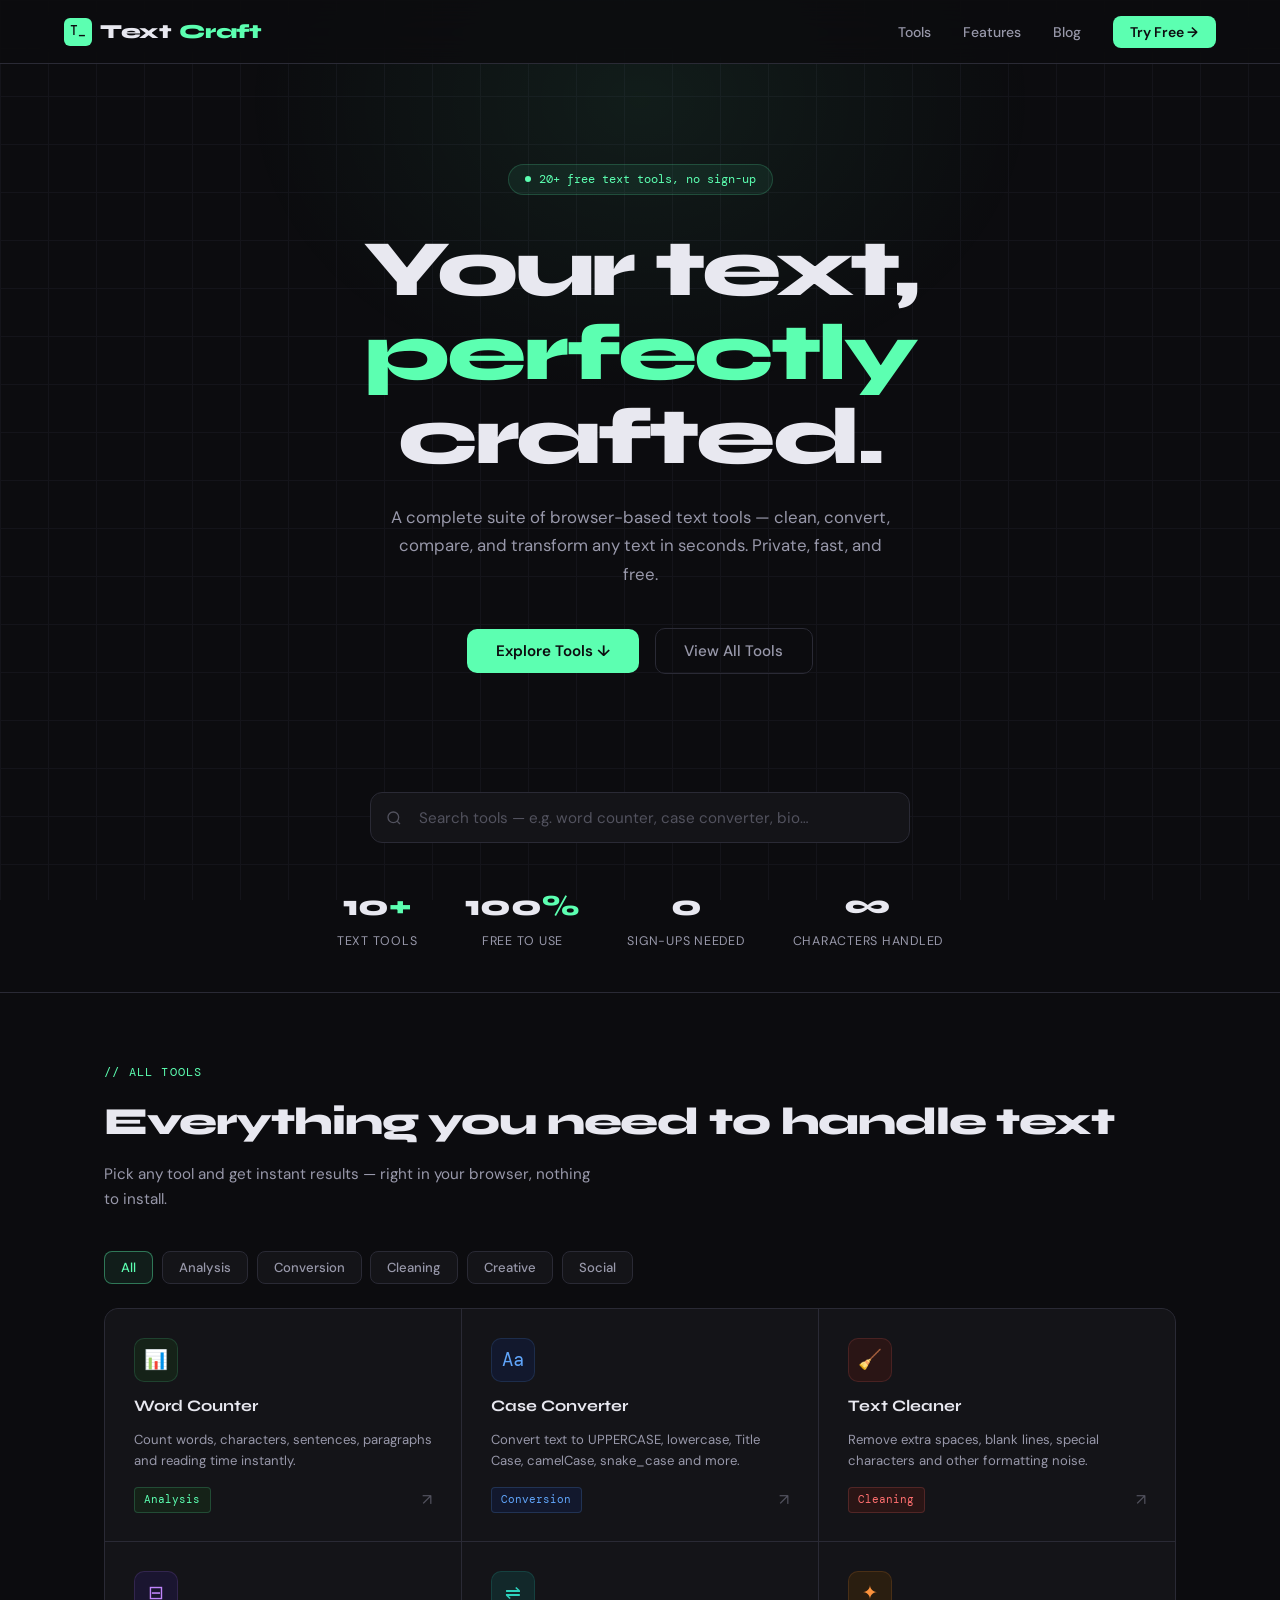
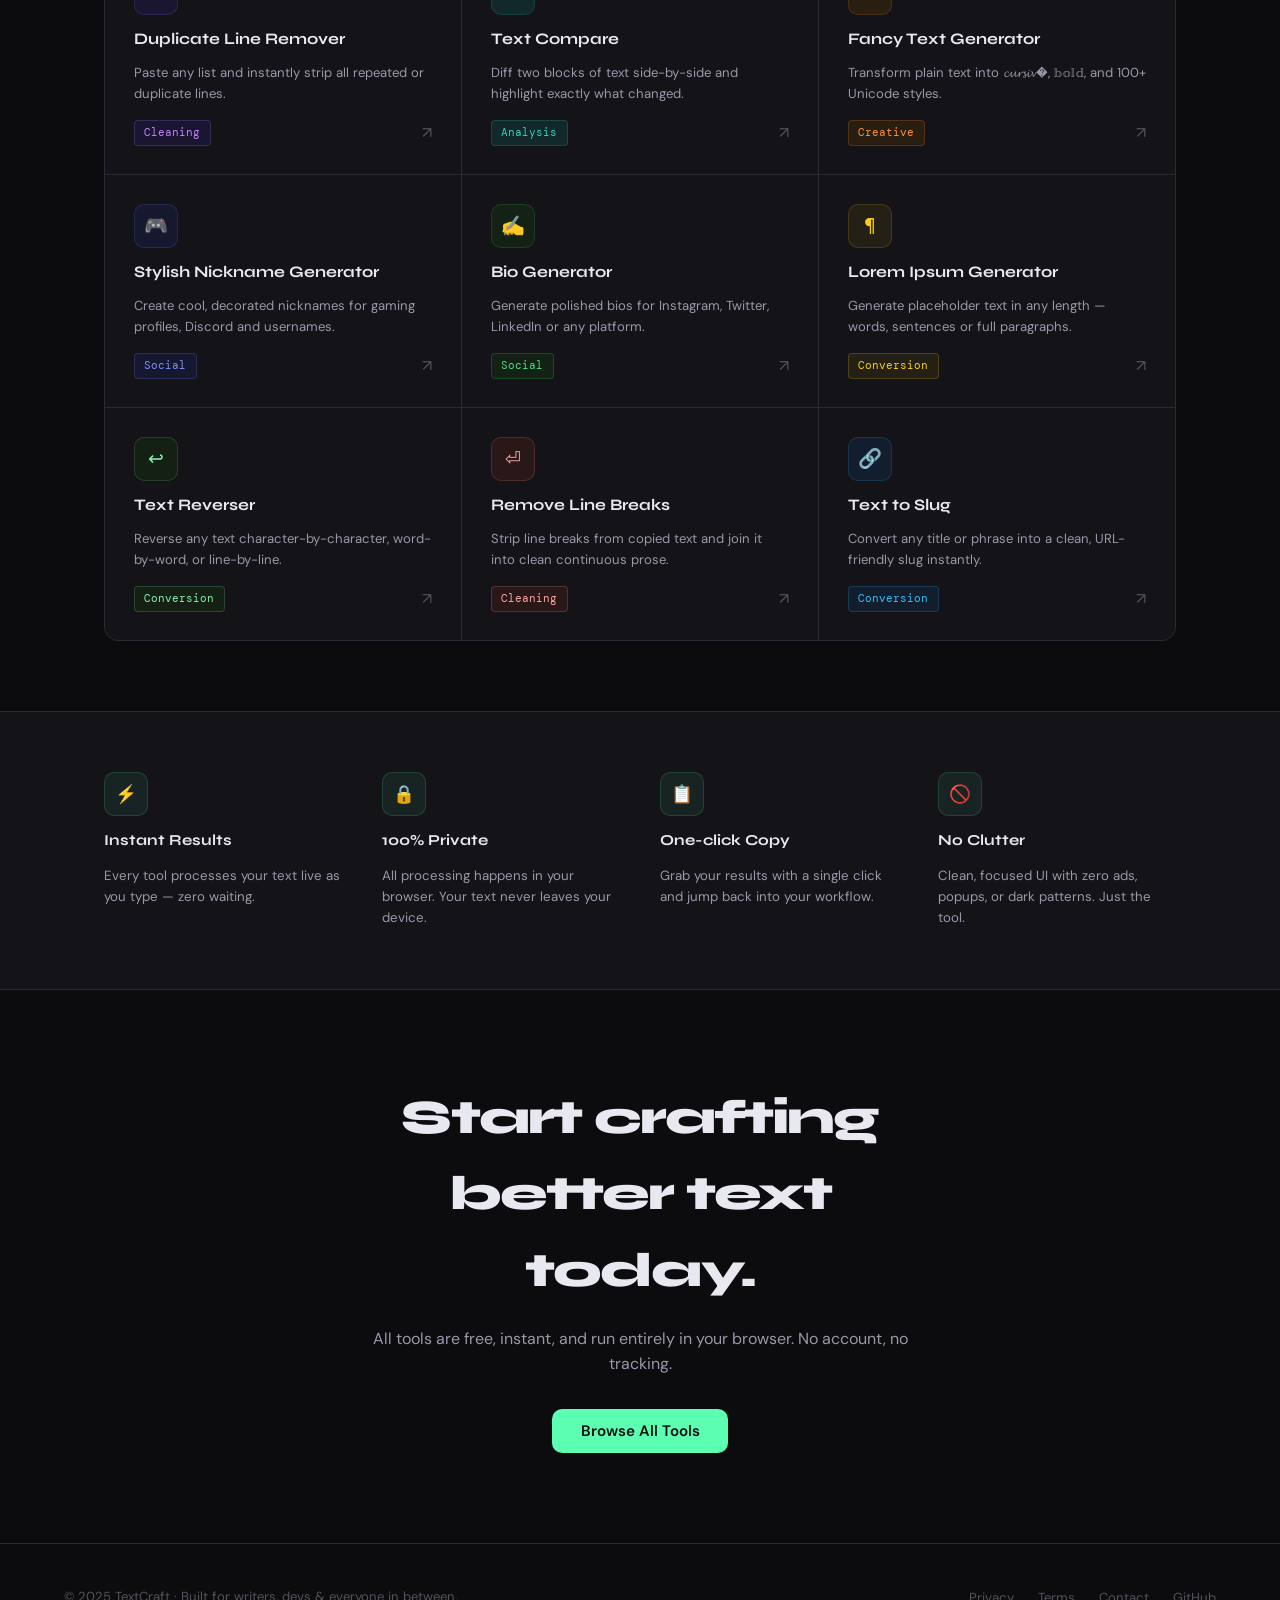
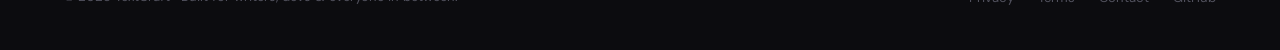
==== index.html @ ca59eea7 "first commit" ====
<!DOCTYPE html>
<html lang="en">

<head>
  <meta charset="UTF-8" />
  <meta name="viewport" content="width=device-width, initial-scale=1.0" />
  <title>TextCraft — Text Tools for Everyone</title>
  <link
    href="https://fonts.googleapis.com/css2?family=Syne:wght@400;600;700;800&family=DM+Mono:ital,wght@0,400;0,500;1,400&family=DM+Sans:ital,opsz,wght@0,9..40,300;0,9..40,400;0,9..40,500;1,9..40,300&display=swap"
    rel="stylesheet" />
  <link rel="stylesheet" href="style.css">
</head>

<body>

  <!-- NAV -->
  <nav>
    <a href="#" class="logo">
      <div class="logo-mark">T_</div>
      Text<em>Craft</em>
    </a>
    <ul class="nav-links">
      <li><a href="#tools">Tools</a></li>
      <li><a href="#features">Features</a></li>
      <li><a href="#">Blog</a></li>
      <li><a href="#" class="nav-cta">Try Free →</a></li>
    </ul>
  </nav>

  <!-- HERO -->
  <div class="hero">
    <div class="hero-badge">
      <div class="dot"></div> 20+ free text tools, no sign-up
    </div>
    <h1>Your text,<br><em>perfectly</em> crafted.</h1>
    <p class="hero-sub">
      A complete suite of browser-based text tools — clean, convert, compare, and transform any text in seconds.
      Private, fast, and free.
    </p>
    <div class="hero-actions">
      <button class="btn-primary" onclick="document.getElementById('tools').scrollIntoView({behavior:'smooth'})">Explore
        Tools ↓</button>
      <button class="btn-ghost">View All Tools</button>
    </div>
  </div>

  <!-- SEARCH -->
  <div class="search-wrap">
    <svg class="search-icon" width="16" height="16" viewBox="0 0 24 24" fill="none" stroke="currentColor"
      stroke-width="2">
      <circle cx="11" cy="11" r="8" />
      <path d="M21 21l-4.35-4.35" />
    </svg>
    <input type="text" id="searchInput" placeholder="Search tools — e.g. word counter, case converter, bio…" />
  </div>

  <!-- STATS -->
  <div class="stats-bar reveal">
    <div class="stat">
      <div class="stat-num">10<span>+</span></div>
      <div class="stat-label">Text Tools</div>
    </div>
    <div class="stat">
      <div class="stat-num">100<span>%</span></div>
      <div class="stat-label">Free to Use</div>
    </div>
    <div class="stat">
      <div class="stat-num">0</div>
      <div class="stat-label">Sign-ups Needed</div>
    </div>
    <div class="stat">
      <div class="stat-num">∞</div>
      <div class="stat-label">Characters Handled</div>
    </div>
  </div>

  <!-- TOOLS -->
  <section id="tools">
    <div class="reveal">
      <div class="section-label">// all tools</div>
      <h2 class="section-title">Everything you need to handle text</h2>
      <p class="section-desc">Pick any tool and get instant results — right in your browser, nothing to install.</p>
    </div>

    <div class="categories reveal">
      <button class="cat-btn active" data-cat="all">All</button>
      <button class="cat-btn" data-cat="analysis">Analysis</button>
      <button class="cat-btn" data-cat="conversion">Conversion</button>
      <button class="cat-btn" data-cat="cleaning">Cleaning</button>
      <button class="cat-btn" data-cat="creative">Creative</button>
      <button class="cat-btn" data-cat="social">Social</button>
    </div>

    <div class="tools-grid reveal" id="toolsGrid"></div>
  </section>

  <!-- FEATURES -->
  <div class="features-wrap" id="features">
    <div class="features-inner">
      <div class="feature reveal">
        <div class="feature-icon">⚡</div>
        <div class="feature-title">Instant Results</div>
        <div class="feature-desc">Every tool processes your text live as you type — zero waiting.</div>
      </div>
      <div class="feature reveal">
        <div class="feature-icon">🔒</div>
        <div class="feature-title">100% Private</div>
        <div class="feature-desc">All processing happens in your browser. Your text never leaves your device.</div>
      </div>
      <div class="feature reveal">
        <div class="feature-icon">📋</div>
        <div class="feature-title">One-click Copy</div>
        <div class="feature-desc">Grab your results with a single click and jump back into your workflow.</div>
      </div>
      <div class="feature reveal">
        <div class="feature-icon">🚫</div>
        <div class="feature-title">No Clutter</div>
        <div class="feature-desc">Clean, focused UI with zero ads, popups, or dark patterns. Just the tool.</div>
      </div>
    </div>
  </div>

  <!-- CTA -->
  <div class="cta-section reveal">
    <h2>Start crafting<br>better text today.</h2>
    <p>All tools are free, instant, and run entirely in your browser. No account, no tracking.</p>
    <button class="btn-primary" onclick="document.getElementById('tools').scrollIntoView({behavior:'smooth'})">Browse
      All Tools</button>
  </div>

  <!-- FOOTER -->
  <footer>
    <div class="footer-copy">© 2025 TextCraft · Built for writers, devs &amp; everyone in between.</div>
    <ul class="footer-links">
      <li><a href="#">Privacy</a></li>
      <li><a href="#">Terms</a></li>
      <li><a href="#">Contact</a></li>
      <li><a href="#">GitHub</a></li>
    </ul>
  </footer>

  <script>
    const tools = [
      {
        name: 'Word Counter',
        desc: 'Count words, characters, sentences, paragraphs and reading time instantly.', icon: '📊', bg: '#152218', accent: '#5cffb1', cat: 'analysis', tag: 'Analysis',
        a: "word-counter.html"
      },
      { name: 'Case Converter', desc: 'Convert text to UPPERCASE, lowercase, Title Case, camelCase, snake_case and more.', icon: 'Aa', bg: '#12182d', accent: '#60a5fa', cat: 'conversion', tag: 'Conversion', a: "case-converter.html" },
      { name: 'Text Cleaner', desc: 'Remove extra spaces, blank lines, special characters and other formatting noise.', icon: '🧹', bg: '#2a1515', accent: '#ff6f6f', cat: 'cleaning', tag: 'Cleaning', a: "text-cleaner.html" },
      { name: 'Duplicate Line Remover', desc: 'Paste any list and instantly strip all repeated or duplicate lines.', icon: '⊟', bg: '#1a1530', accent: '#c084fc', cat: 'cleaning', tag: 'Cleaning', a: "duplicate-line-remover.html" },
      { name: 'Text Compare', desc: 'Diff two blocks of text side-by-side and highlight exactly what changed.', icon: '⇌', bg: '#12282a', accent: '#2dd4bf', cat: 'analysis', tag: 'Analysis', a: "text-compare.html" },
      { name: 'Fancy Text Generator', desc: 'Transform plain text into 𝓬𝓾𝓻𝓼𝓲𝓿�, 𝕓𝕠𝕝𝕕, and 100+ Unicode styles.', icon: '✦', bg: '#2a1e10', accent: '#fb923c', cat: 'creative', tag: 'Creative', a: "fancy-text-generator.html" },
      { name: 'Stylish Nickname Generator', desc: 'Create cool, decorated nicknames for gaming profiles, Discord and usernames.', icon: '🎮', bg: '#161830', accent: '#818cf8', cat: 'social', tag: 'Social', a: "stylish-nickname-generator.html" },
      { name: 'Bio Generator', desc: 'Generate polished bios for Instagram, Twitter, LinkedIn or any platform.', icon: '✍️', bg: '#132215', accent: '#4ade80', cat: 'social', tag: 'Social' },
      { name: 'Lorem Ipsum Generator', desc: 'Generate placeholder text in any length — words, sentences or full paragraphs.', icon: '¶', bg: '#252015', accent: '#facc15', cat: 'conversion', tag: 'Conversion' },
      { name: 'Text Reverser', desc: 'Reverse any text character-by-character, word-by-word, or line-by-line.', icon: '↩', bg: '#152015', accent: '#86efac', cat: 'conversion', tag: 'Conversion' },
      { name: 'Remove Line Breaks', desc: 'Strip line breaks from copied text and join it into clean continuous prose.', icon: '⏎', bg: '#2a1818', accent: '#fca5a5', cat: 'cleaning', tag: 'Cleaning' },
      { name: 'Text to Slug', desc: 'Convert any title or phrase into a clean, URL-friendly slug instantly.', icon: '🔗', bg: '#121e2e', accent: '#38bdf8', cat: 'conversion', tag: 'Conversion' },
    ];

    const grid = document.getElementById('toolsGrid');

    function renderTools(list) {
      grid.innerHTML = '';
      if (!list.length) {
        grid.innerHTML = '<div class="empty-state"><span>🔍</span>No tools match your search. Try a different keyword.</div>';
        return;
      }
      list.forEach(t => {
        const a = document.createElement('a');
        a.href = t.a; a.className = 'tool-card';
        a.innerHTML = `
        <div class="tool-icon" style="background:${t.bg};border:1px solid ${t.accent}25;color:${t.accent};">${t.icon}</div>
        <div class="tool-name">${t.name}</div>
        <div class="tool-desc">${t.desc}</div>
        <div class="tool-meta">
          <span class="tool-tag" style="background:${t.bg};color:${t.accent};border:1px solid ${t.accent}30;">${t.tag}</span>
          <span class="tool-arrow">↗</span>
        </div>`;
        grid.appendChild(a);
      });
    }

    renderTools(tools);

    // Category filter
    document.querySelectorAll('.cat-btn').forEach(btn => {
      btn.addEventListener('click', () => {
        document.querySelectorAll('.cat-btn').forEach(b => b.classList.remove('active'));
        btn.classList.add('active');
        const cat = btn.dataset.cat;
        renderTools(cat === 'all' ? tools : tools.filter(t => t.cat === cat));
        document.getElementById('searchInput').value = '';
      });
    });

    // Search
    document.getElementById('searchInput').addEventListener('input', function () {
      const q = this.value.toLowerCase();
      const filtered = tools.filter(t =>
        t.name.toLowerCase().includes(q) ||
        t.desc.toLowerCase().includes(q) ||
        t.tag.toLowerCase().includes(q)
      );
      renderTools(filtered);
      document.querySelectorAll('.cat-btn').forEach(b => b.classList.remove('active'));
      document.querySelector('[data-cat="all"]').classList.add('active');
    });

    // Scroll reveal
    const io = new IntersectionObserver(entries =>
      entries.forEach(e => { if (e.isIntersecting) { e.target.classList.add('visible'); io.unobserve(e.target); } }),
      { threshold: 0.08 }
    );
    document.querySelectorAll('.reveal').forEach(el => io.observe(el));
  </script>
</body>

</html>
---- style.css ----
*,
*::before,
*::after {
    box-sizing: border-box;
    margin: 0;
    padding: 0;
}

:root {
    --bg: #0c0c0f;
    --surface: #141418;
    --surface2: #1c1c23;
    --border: #2a2a35;
    --accent: #5cffb1;
    --accent2: #3d8bff;
    --accent3: #ff6f6f;
    --muted: #52525e;
    --text: #e8e8f0;
    --text-dim: #9898aa;
    --radius: 14px;
    --font-head: 'Syne', sans-serif;
    --font-mono: 'DM Mono', monospace;
    --font-body: 'DM Sans', sans-serif;
}

html {
    scroll-behavior: smooth;
}

body {
    background: var(--bg);
    color: var(--text);
    font-family: var(--font-body);
    font-size: 16px;
    line-height: 1.6;
    min-height: 100vh;
    overflow-x: hidden;
}

body::before {
    content: '';
    position: fixed;
    inset: 0;
    background-image:
        linear-gradient(var(--border) 1px, transparent 1px),
        linear-gradient(90deg, var(--border) 1px, transparent 1px);
    background-size: 48px 48px;
    opacity: .3;
    pointer-events: none;
    z-index: 0;
}

body::after {
    content: '';
    position: fixed;
    top: -200px;
    left: 50%;
    transform: translateX(-50%);
    width: 800px;
    height: 600px;
    background: radial-gradient(ellipse, rgba(92, 255, 177, .07) 0%, transparent 70%);
    pointer-events: none;
    z-index: 0;
}

/* NAV */
nav {
    position: sticky;
    top: 0;
    z-index: 100;
    display: flex;
    align-items: center;
    justify-content: space-between;
    padding: 0 5vw;
    height: 64px;
    background: rgba(12, 12, 15, .85);
    backdrop-filter: blur(18px);
    border-bottom: 1px solid var(--border);
}

.logo {
    font-family: var(--font-head);
    font-size: 1.25rem;
    font-weight: 800;
    letter-spacing: -.02em;
    color: var(--text);
    text-decoration: none;
    display: flex;
    align-items: center;
    gap: .5rem;
}

.logo em {
    font-style: normal;
    color: var(--accent);
}

.logo-mark {
    width: 28px;
    height: 28px;
    background: var(--accent);
    border-radius: 6px;
    display: flex;
    align-items: center;
    justify-content: center;
    font-family: var(--font-mono);
    font-size: .8rem;
    font-weight: 500;
    color: #0c0c0f;
}

.nav-links {
    display: flex;
    align-items: center;
    gap: 2rem;
    list-style: none;
}

.nav-links a {
    color: var(--text-dim);
    text-decoration: none;
    font-size: .875rem;
    font-weight: 500;
    transition: color .2s;
}

.nav-links a:hover {
    color: var(--text);
}

.nav-cta {
    background: var(--accent) !important;
    color: #0c0c0f !important;
    padding: .45rem 1.1rem;
    border-radius: 8px;
    font-weight: 600 !important;
    transition: opacity .2s !important;
}

.nav-cta:hover {
    opacity: .85 !important;
    color: #0c0c0f !important;
}

/* HERO */
.hero {
    position: relative;
    z-index: 1;
    max-width: 860px;
    margin: 0 auto;
    padding: 100px 5vw 70px;
    text-align: center;
}

.hero-badge {
    display: inline-flex;
    align-items: center;
    gap: .5rem;
    background: rgba(92, 255, 177, .07);
    border: 1px solid rgba(92, 255, 177, .18);
    border-radius: 999px;
    padding: .3rem 1rem;
    font-family: var(--font-mono);
    font-size: .75rem;
    color: var(--accent);
    margin-bottom: 2rem;
    animation: fadeUp .6s ease both;
}

.hero-badge .dot {
    width: 6px;
    height: 6px;
    border-radius: 50%;
    background: var(--accent);
    animation: blink 1.5s infinite;
}

@keyframes blink {

    0%,
    100% {
        opacity: 1;
    }

    50% {
        opacity: .25;
    }
}

h1 {
    font-family: var(--font-head);
    font-size: clamp(2.8rem, 7vw, 5rem);
    font-weight: 800;
    line-height: 1.05;
    letter-spacing: -.04em;
    animation: fadeUp .6s .1s ease both;
    opacity: 0;
    animation-fill-mode: forwards;
}

h1 em {
    font-style: normal;
    color: var(--accent);
}

.hero-sub {
    margin: 1.5rem auto 0;
    max-width: 520px;
    color: var(--text-dim);
    font-size: 1.05rem;
    line-height: 1.7;
    animation: fadeUp .6s .2s ease both;
    opacity: 0;
    animation-fill-mode: forwards;
}

.hero-actions {
    margin-top: 2.5rem;
    display: flex;
    align-items: center;
    justify-content: center;
    gap: 1rem;
    flex-wrap: wrap;
    animation: fadeUp .6s .3s ease both;
    opacity: 0;
    animation-fill-mode: forwards;
}

.btn-primary {
    background: var(--accent);
    color: #0c0c0f;
    border: none;
    border-radius: 10px;
    padding: .75rem 1.8rem;
    font-family: var(--font-body);
    font-size: .95rem;
    font-weight: 600;
    cursor: pointer;
    transition: transform .15s, opacity .15s;
}

.btn-primary:hover {
    transform: translateY(-2px);
    opacity: .88;
}

.btn-ghost {
    background: transparent;
    color: var(--text-dim);
    border: 1px solid var(--border);
    border-radius: 10px;
    padding: .75rem 1.8rem;
    font-family: var(--font-body);
    font-size: .95rem;
    font-weight: 500;
    cursor: pointer;
    transition: border-color .2s, color .2s;
}

.btn-ghost:hover {
    border-color: var(--text-dim);
    color: var(--text);
}

/* SEARCH */
.search-wrap {
    position: relative;
    z-index: 1;
    max-width: 540px;
    margin: 3rem auto 0;
    animation: fadeUp .6s .4s ease both;
    opacity: 0;
    animation-fill-mode: forwards;
}

.search-wrap input {
    width: 100%;
    background: var(--surface);
    border: 1px solid var(--border);
    border-radius: 12px;
    padding: .9rem 1.2rem .9rem 3rem;
    color: var(--text);
    font-family: var(--font-body);
    font-size: .95rem;
    outline: none;
    transition: border-color .2s, box-shadow .2s;
}

.search-wrap input::placeholder {
    color: var(--muted);
}

.search-wrap input:focus {
    border-color: var(--accent);
    box-shadow: 0 0 0 3px rgba(92, 255, 177, .1);
}

.search-icon {
    position: absolute;
    left: 1rem;
    top: 50%;
    transform: translateY(-50%);
    color: var(--muted);
    pointer-events: none;
}

/* STATS */
.stats-bar {
    position: relative;
    z-index: 1;
    display: flex;
    align-items: center;
    justify-content: center;
    gap: 3rem;
    flex-wrap: wrap;
    padding: 2.5rem 5vw;
    border-bottom: 1px solid var(--border);
}

.stat {
    text-align: center;
}

.stat-num {
    font-family: var(--font-head);
    font-size: 1.8rem;
    font-weight: 800;
}

.stat-num span {
    color: var(--accent);
}

.stat-label {
    font-size: .78rem;
    color: var(--text-dim);
    text-transform: uppercase;
    letter-spacing: .06em;
    margin-top: .15rem;
}

/* SECTIONS */
section {
    position: relative;
    z-index: 1;
    max-width: 1200px;
    margin: 0 auto;
    padding: 70px 5vw;
}

.section-label {
    font-family: var(--font-mono);
    font-size: .75rem;
    color: var(--accent);
    letter-spacing: .1em;
    text-transform: uppercase;
    margin-bottom: .6rem;
}

.section-title {
    font-family: var(--font-head);
    font-size: clamp(1.6rem, 3.5vw, 2.4rem);
    font-weight: 800;
    letter-spacing: -.03em;
    margin-bottom: .6rem;
}

.section-desc {
    color: var(--text-dim);
    max-width: 500px;
    font-size: .95rem;
}

/* CATEGORIES */
.categories {
    display: flex;
    gap: .55rem;
    flex-wrap: wrap;
    margin: 2.5rem 0 1.5rem;
}

.cat-btn {
    background: var(--surface);
    border: 1px solid var(--border);
    border-radius: 8px;
    padding: .45rem 1rem;
    color: var(--text-dim);
    font-size: .82rem;
    font-weight: 500;
    cursor: pointer;
    transition: all .2s;
    font-family: var(--font-body);
}

.cat-btn:hover,
.cat-btn.active {
    background: rgba(92, 255, 177, .07);
    border-color: rgba(92, 255, 177, .4);
    color: var(--accent);
}

/* TOOL GRID */
.tools-grid {
    display: grid;
    grid-template-columns: repeat(auto-fill, minmax(280px, 1fr));
    gap: 1px;
    background: var(--border);
    border: 1px solid var(--border);
    border-radius: var(--radius);
    overflow: hidden;
}

.tool-card {
    background: var(--surface);
    padding: 1.8rem;
    cursor: pointer;
    transition: background .2s;
    text-decoration: none;
    color: inherit;
    display: flex;
    flex-direction: column;
    gap: .7rem;
    position: relative;
    overflow: hidden;
}

.tool-card::before {
    content: '';
    position: absolute;
    inset: 0;
    background: linear-gradient(135deg, rgba(92, 255, 177, .04), transparent 60%);
    opacity: 0;
    transition: opacity .25s;
}

.tool-card:hover {
    background: var(--surface2);
}

.tool-card:hover::before {
    opacity: 1;
}

.tool-icon {
    width: 44px;
    height: 44px;
    border-radius: 10px;
    display: flex;
    align-items: center;
    justify-content: center;
    font-size: 1.2rem;
    flex-shrink: 0;
    font-family: var(--font-mono);
}

.tool-name {
    font-family: var(--font-head);
    font-size: 1rem;
    font-weight: 700;
}

.tool-desc {
    font-size: .82rem;
    color: var(--text-dim);
    line-height: 1.55;
}

.tool-meta {
    display: flex;
    align-items: center;
    justify-content: space-between;
    margin-top: .3rem;
}

.tool-tag {
    font-family: var(--font-mono);
    font-size: .68rem;
    padding: .2rem .6rem;
    border-radius: 4px;
}

.tool-arrow {
    color: var(--muted);
    font-size: 1rem;
    transition: transform .2s, color .2s;
}

.tool-card:hover .tool-arrow {
    transform: translate(3px, -3px);
    color: var(--accent);
}

/* EMPTY STATE */
.empty-state {
    grid-column: 1/-1;
    padding: 3rem;
    text-align: center;
    color: var(--text-dim);
    font-size: .9rem;
}

.empty-state span {
    font-size: 2rem;
    display: block;
    margin-bottom: .75rem;
}

/* FEATURES */
.features-wrap {
    background: var(--surface);
    border-top: 1px solid var(--border);
    border-bottom: 1px solid var(--border);
}

.features-inner {
    position: relative;
    z-index: 1;
    max-width: 1200px;
    margin: 0 auto;
    padding: 60px 5vw;
    display: grid;
    grid-template-columns: repeat(auto-fit, minmax(210px, 1fr));
    gap: 2.5rem;
}

.feature {
    display: flex;
    flex-direction: column;
    gap: .75rem;
}

.feature-icon {
    width: 44px;
    height: 44px;
    background: rgba(92, 255, 177, .07);
    border: 1px solid rgba(92, 255, 177, .14);
    border-radius: 10px;
    display: flex;
    align-items: center;
    justify-content: center;
    font-size: 1.1rem;
}

.feature-title {
    font-family: var(--font-head);
    font-size: .95rem;
    font-weight: 700;
}

.feature-desc {
    font-size: .83rem;
    color: var(--text-dim);
    line-height: 1.6;
}

/* CTA */
.cta-section {
    position: relative;
    z-index: 1;
    text-align: center;
    padding: 90px 5vw;
    max-width: 680px;
    margin: 0 auto;
}

.cta-section h2 {
    font-family: var(--font-head);
    font-size: clamp(2rem, 5vw, 3rem);
    font-weight: 800;
    letter-spacing: -.04em;
    margin-bottom: 1rem;
}

.cta-section p {
    color: var(--text-dim);
    margin-bottom: 2rem;
    font-size: 1rem;
}

/* FOOTER */
footer {
    position: relative;
    z-index: 1;
    border-top: 1px solid var(--border);
    padding: 2.5rem 5vw;
    display: flex;
    align-items: center;
    justify-content: space-between;
    flex-wrap: wrap;
    gap: 1rem;
}

.footer-copy {
    font-size: .82rem;
    color: var(--muted);
}

.footer-links {
    display: flex;
    gap: 1.5rem;
    list-style: none;
}

.footer-links a {
    font-size: .82rem;
    color: var(--muted);
    text-decoration: none;
    transition: color .2s;
}

.footer-links a:hover {
    color: var(--text-dim);
}

/* ANIMATIONS */
@keyframes fadeUp {
    from {
        opacity: 0;
        transform: translateY(16px);
    }

    to {
        opacity: 1;
        transform: translateY(0);
    }
}

.reveal {
    opacity: 0;
    transform: translateY(22px);
    transition: opacity .55s ease, transform .55s ease;
}

.reveal.visible {
    opacity: 1;
    transform: translateY(0);
}

/* SCROLLBAR */
::-webkit-scrollbar {
    width: 5px;
}

::-webkit-scrollbar-track {
    background: var(--bg);
}

::-webkit-scrollbar-thumb {
    background: var(--border);
    border-radius: 3px;
}

/* MOBILE */
@media (max-width: 620px) {
    .nav-links {
        display: none;
    }

    .stats-bar {
        gap: 1.5rem;
    }

    .tools-grid {
        grid-template-columns: 1fr;
    }

    h1 {
        font-size: 2.5rem;
    }
}
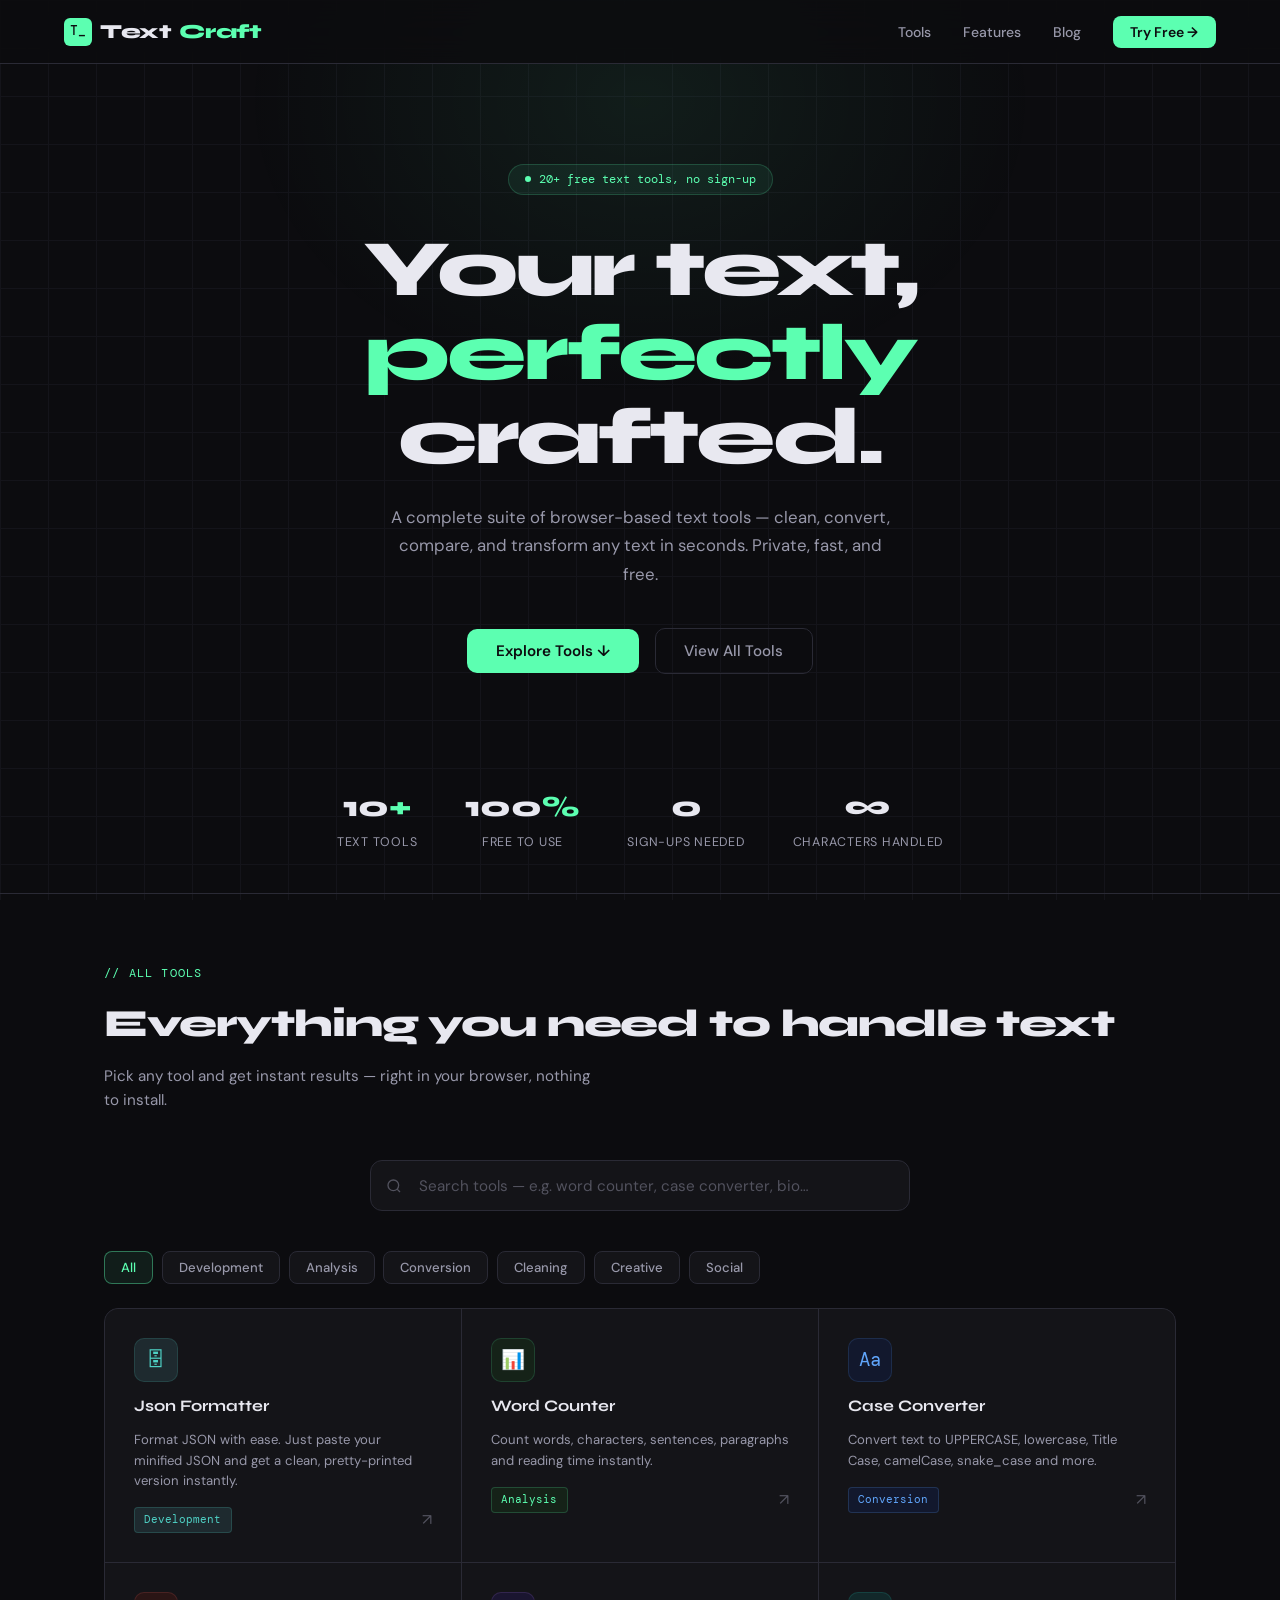
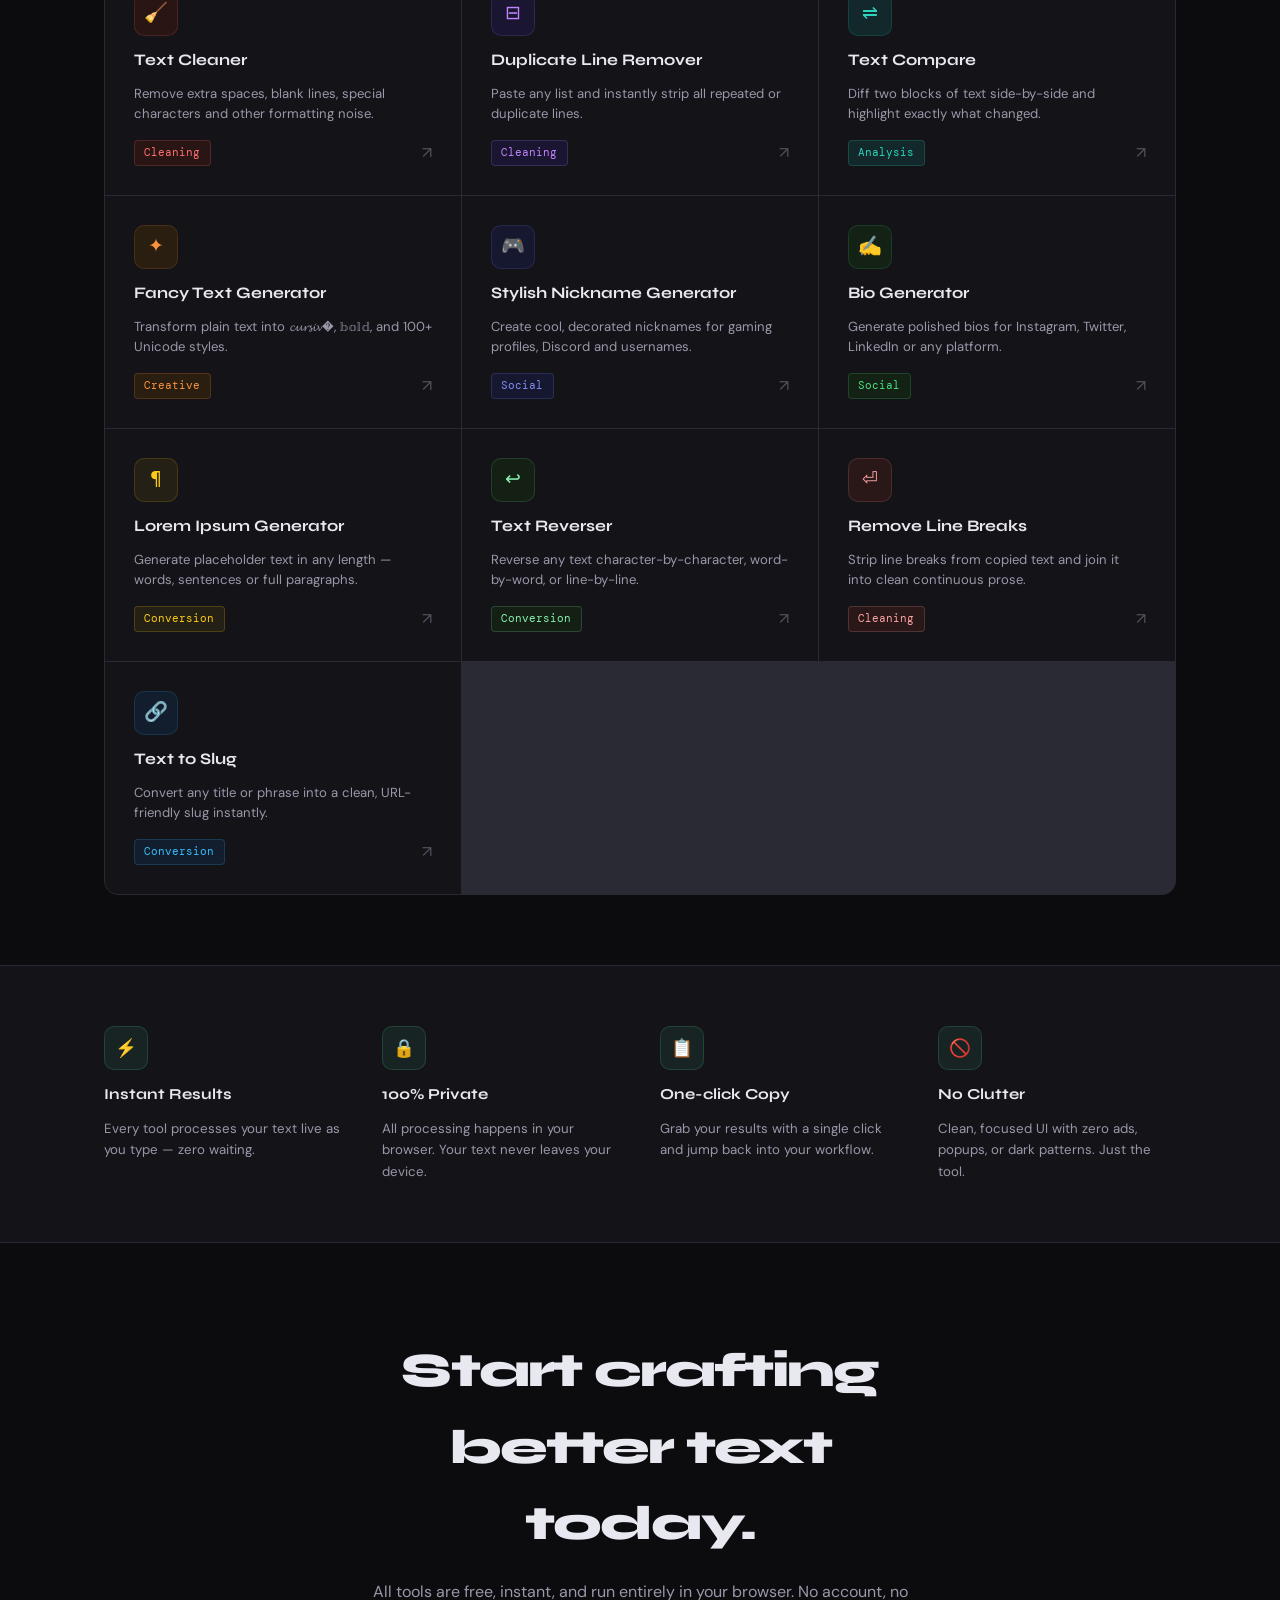
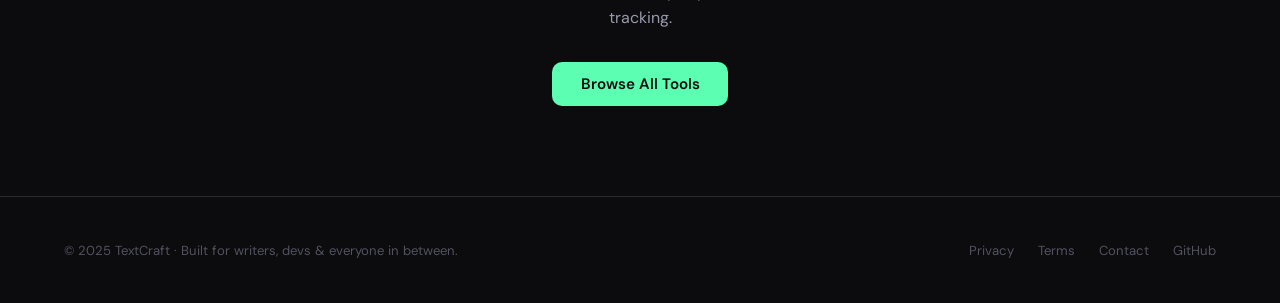
==== commit 0a5b0bc3: "Add JSON Formatter tool and update favicon in HTML files" ====
--- a/index.html
+++ b/index.html
@@ -9,6 +9,7 @@
     href="https://fonts.googleapis.com/css2?family=Syne:wght@400;600;700;800&family=DM+Mono:ital,wght@0,400;0,500;1,400&family=DM+Sans:ital,opsz,wght@0,9..40,300;0,9..40,400;0,9..40,500;1,9..40,300&display=swap"
     rel="stylesheet" />
   <link rel="stylesheet" href="style.css">
+  <link rel="shortcut icon" href="Capture.PNG" type="image/x-icon">
 </head>
 
 <body>
@@ -44,7 +45,36 @@
     </div>
   </div>
 
-  <!-- SEARCH -->
+  
+
+  <!-- STATS -->
+  <div class="stats-bar reveal">
+    <div class="stat">
+      <div class="stat-num">10<span>+</span></div>
+      <div class="stat-label">Text Tools</div>
+    </div>
+    <div class="stat">
+      <div class="stat-num">100<span>%</span></div>
+      <div class="stat-label">Free to Use</div>
+    </div>
+    <div class="stat">
+      <div class="stat-num">0</div>
+      <div class="stat-label">Sign-ups Needed</div>
+    </div>
+    <div class="stat">
+      <div class="stat-num">∞</div>
+      <div class="stat-label">Characters Handled</div>
+    </div>
+  </div>
+
+  <!-- TOOLS -->
+  <section id="tools">
+    <div class="reveal">
+      <div class="section-label">// all tools</div>
+      <h2 class="section-title">Everything you need to handle text</h2>
+      <p class="section-desc">Pick any tool and get instant results — right in your browser, nothing to install.</p>
+    </div>
+<!-- SEARCH -->
   <div class="search-wrap">
     <svg class="search-icon" width="16" height="16" viewBox="0 0 24 24" fill="none" stroke="currentColor"
       stroke-width="2">
@@ -53,37 +83,9 @@
     </svg>
     <input type="text" id="searchInput" placeholder="Search tools — e.g. word counter, case converter, bio…" />
   </div>
-
-  <!-- STATS -->
-  <div class="stats-bar reveal">
-    <div class="stat">
-      <div class="stat-num">10<span>+</span></div>
-      <div class="stat-label">Text Tools</div>
-    </div>
-    <div class="stat">
-      <div class="stat-num">100<span>%</span></div>
-      <div class="stat-label">Free to Use</div>
-    </div>
-    <div class="stat">
-      <div class="stat-num">0</div>
-      <div class="stat-label">Sign-ups Needed</div>
-    </div>
-    <div class="stat">
-      <div class="stat-num">∞</div>
-      <div class="stat-label">Characters Handled</div>
-    </div>
-  </div>
-
-  <!-- TOOLS -->
-  <section id="tools">
-    <div class="reveal">
-      <div class="section-label">// all tools</div>
-      <h2 class="section-title">Everything you need to handle text</h2>
-      <p class="section-desc">Pick any tool and get instant results — right in your browser, nothing to install.</p>
-    </div>
-
     <div class="categories reveal">
       <button class="cat-btn active" data-cat="all">All</button>
+      <button class="cat-btn" data-cat="development">Development</button>
       <button class="cat-btn" data-cat="analysis">Analysis</button>
       <button class="cat-btn" data-cat="conversion">Conversion</button>
       <button class="cat-btn" data-cat="cleaning">Cleaning</button>
@@ -141,6 +143,10 @@
 
   <script>
     const tools = [
+      {
+        name: 'Json Formatter', desc: 'Paste minified JSON and get a clean, pretty-printed version instantly.', icon: '🗄', bg: '#1e2a2f', accent: '#4fd1c5', cat: 'development', tag: 'Development', a: "json-formatter.html",
+        desc: 'Format JSON with ease. Just paste your minified JSON and get a clean, pretty-printed version instantly. '
+      },
       {
         name: 'Word Counter',
         desc: 'Count words, characters, sentences, paragraphs and reading time instantly.', icon: '📊', bg: '#152218', accent: '#5cffb1', cat: 'analysis', tag: 'Analysis',
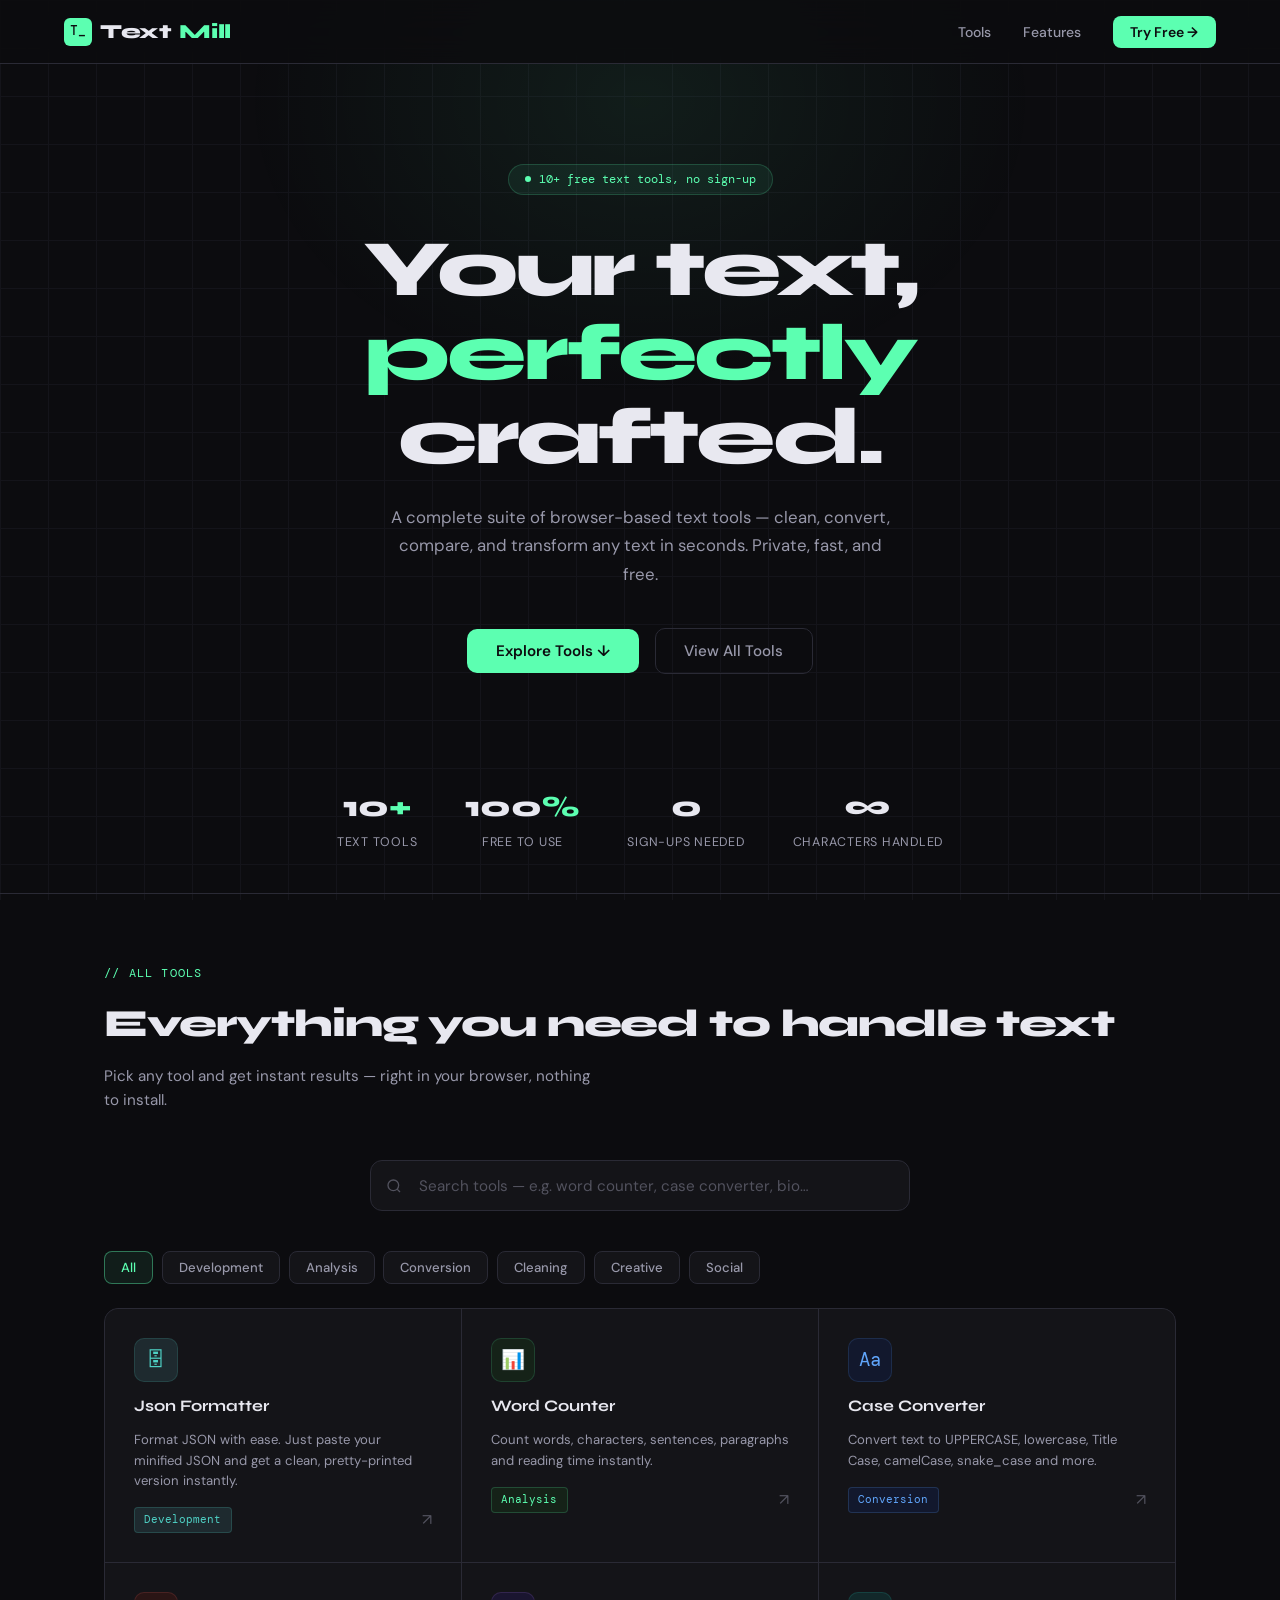
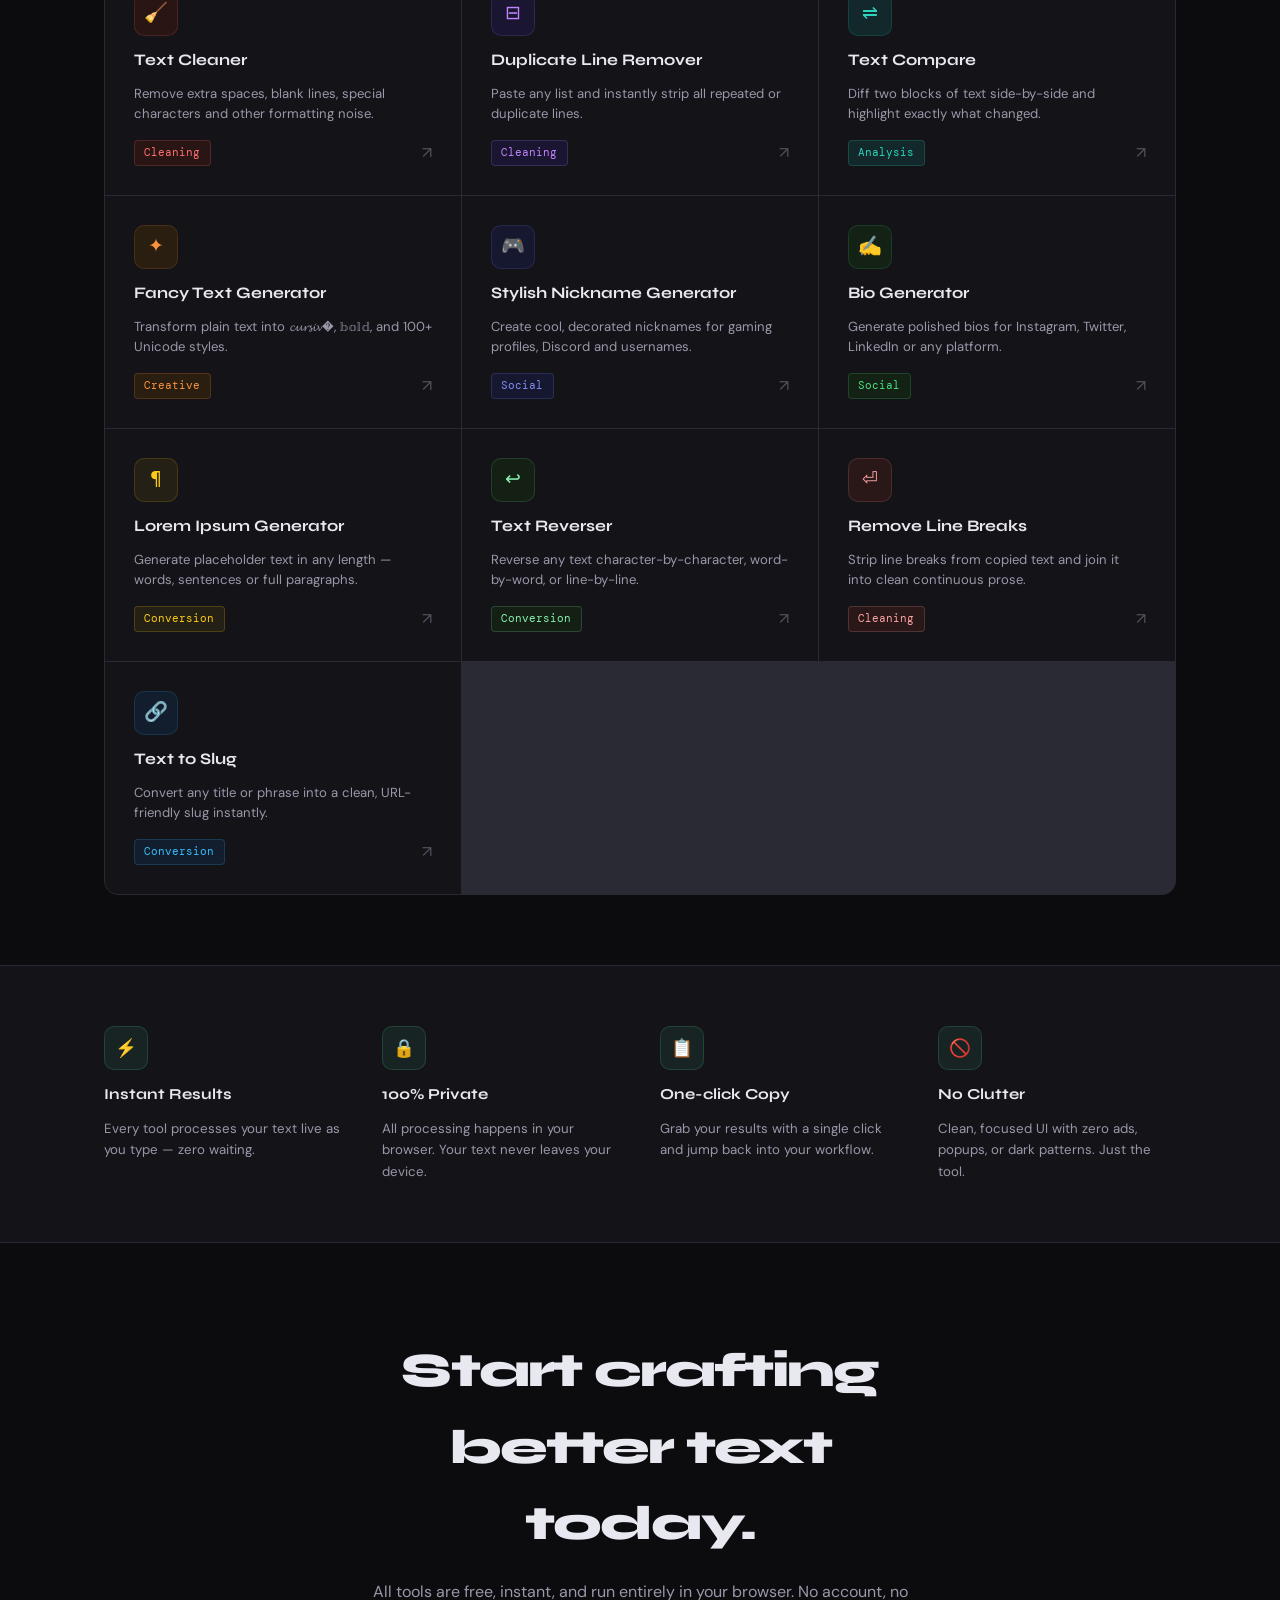
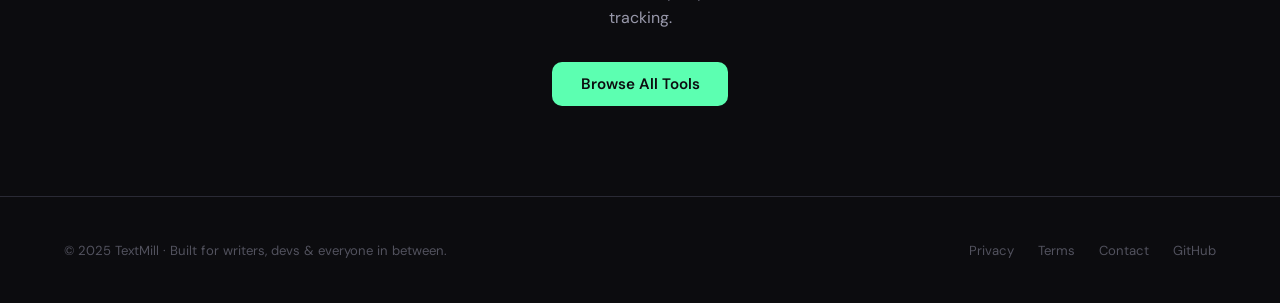
==== commit 6c1d2d33: "Update branding from TextCraft to TextMill across multiple HTML files" ====
--- a/index.html
+++ b/index.html
@@ -4,7 +4,7 @@
 <head>
   <meta charset="UTF-8" />
   <meta name="viewport" content="width=device-width, initial-scale=1.0" />
-  <title>TextCraft — Text Tools for Everyone</title>
+  <title>TextMill — Text Tools for Everyone</title>
   <link
     href="https://fonts.googleapis.com/css2?family=Syne:wght@400;600;700;800&family=DM+Mono:ital,wght@0,400;0,500;1,400&family=DM+Sans:ital,opsz,wght@0,9..40,300;0,9..40,400;0,9..40,500;1,9..40,300&display=swap"
     rel="stylesheet" />
@@ -18,12 +18,12 @@
   <nav>
     <a href="#" class="logo">
       <div class="logo-mark">T_</div>
-      Text<em>Craft</em>
+      Text<em>Mill</em>
     </a>
     <ul class="nav-links">
       <li><a href="#tools">Tools</a></li>
       <li><a href="#features">Features</a></li>
-      <li><a href="#">Blog</a></li>
+      <!-- <li><a href="#">Blog</a></li> -->
       <li><a href="#" class="nav-cta">Try Free →</a></li>
     </ul>
   </nav>
@@ -31,7 +31,7 @@
   <!-- HERO -->
   <div class="hero">
     <div class="hero-badge">
-      <div class="dot"></div> 20+ free text tools, no sign-up
+      <div class="dot"></div> 10+ free text tools, no sign-up
     </div>
     <h1>Your text,<br><em>perfectly</em> crafted.</h1>
     <p class="hero-sub">
@@ -132,7 +132,7 @@
 
   <!-- FOOTER -->
   <footer>
-    <div class="footer-copy">© 2025 TextCraft · Built for writers, devs &amp; everyone in between.</div>
+    <div class="footer-copy">© 2025 TextMill · Built for writers, devs &amp; everyone in between.</div>
     <ul class="footer-links">
       <li><a href="#">Privacy</a></li>
       <li><a href="#">Terms</a></li>
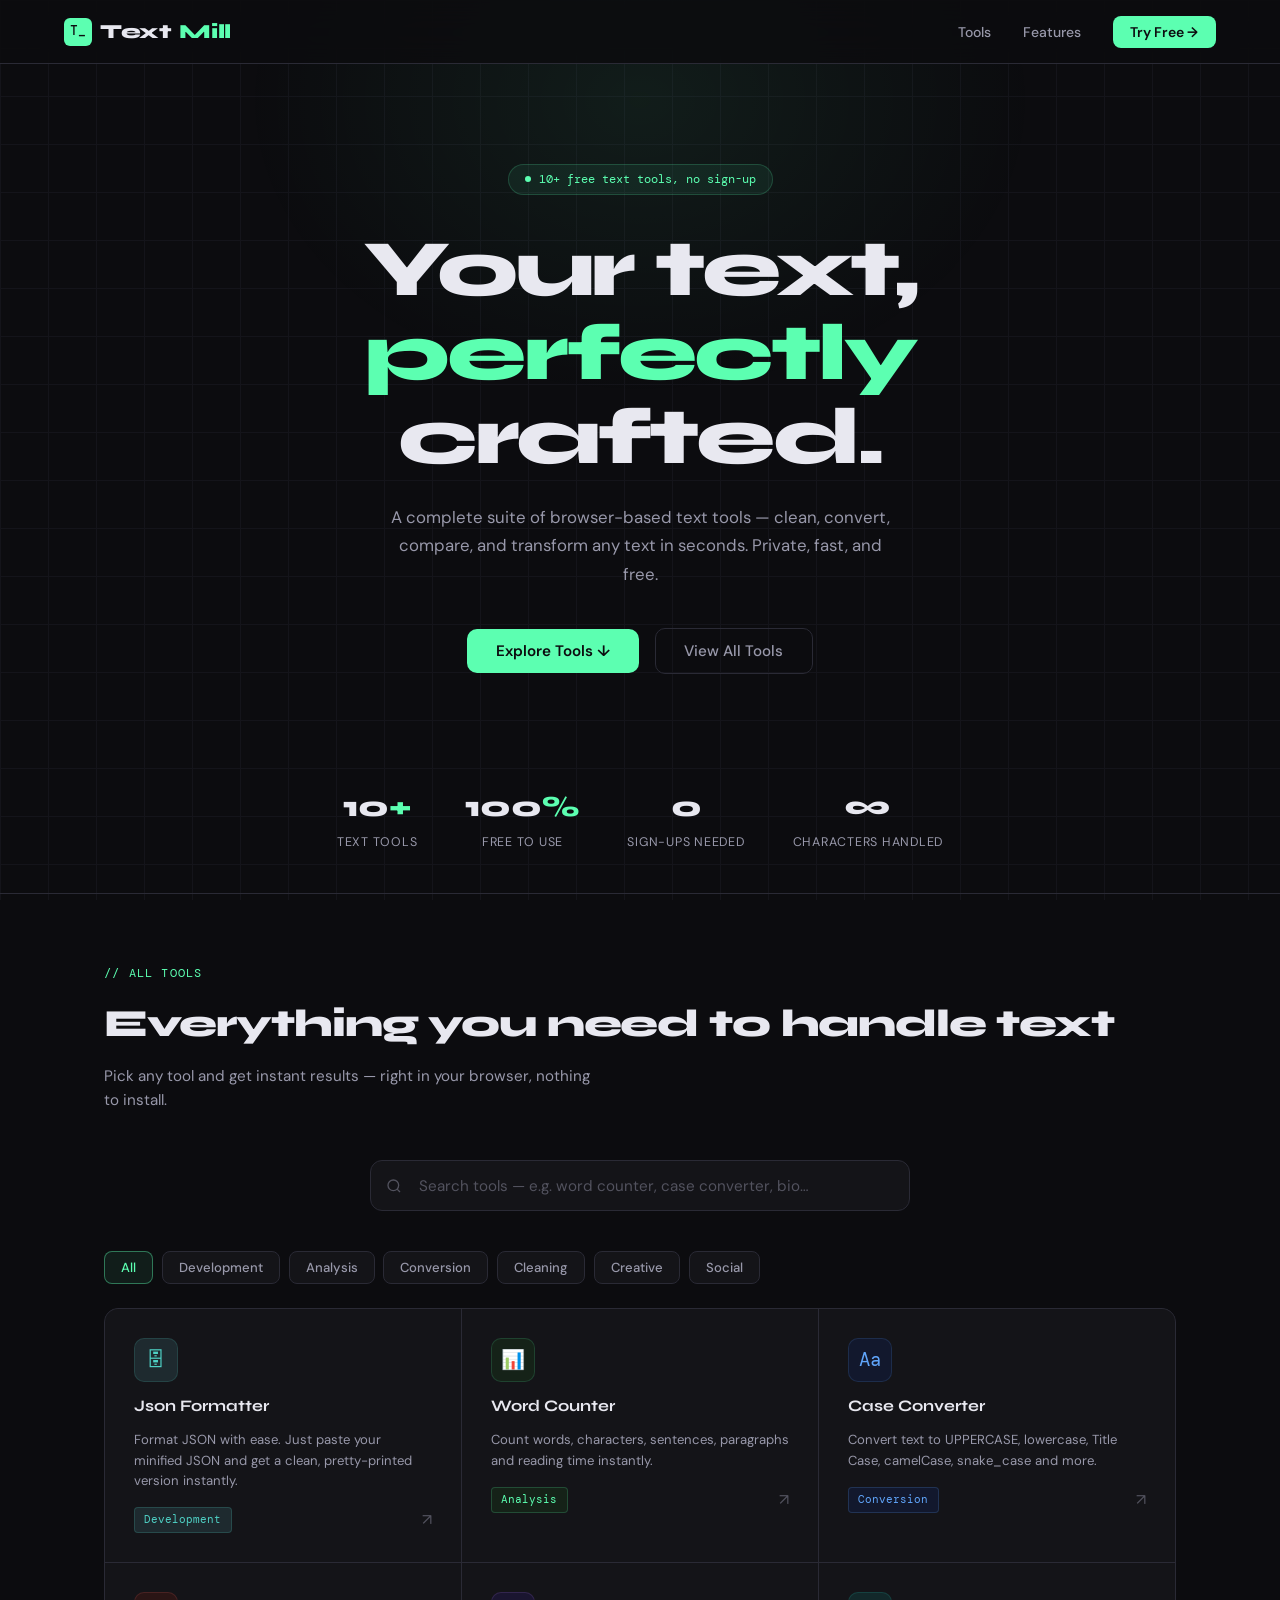
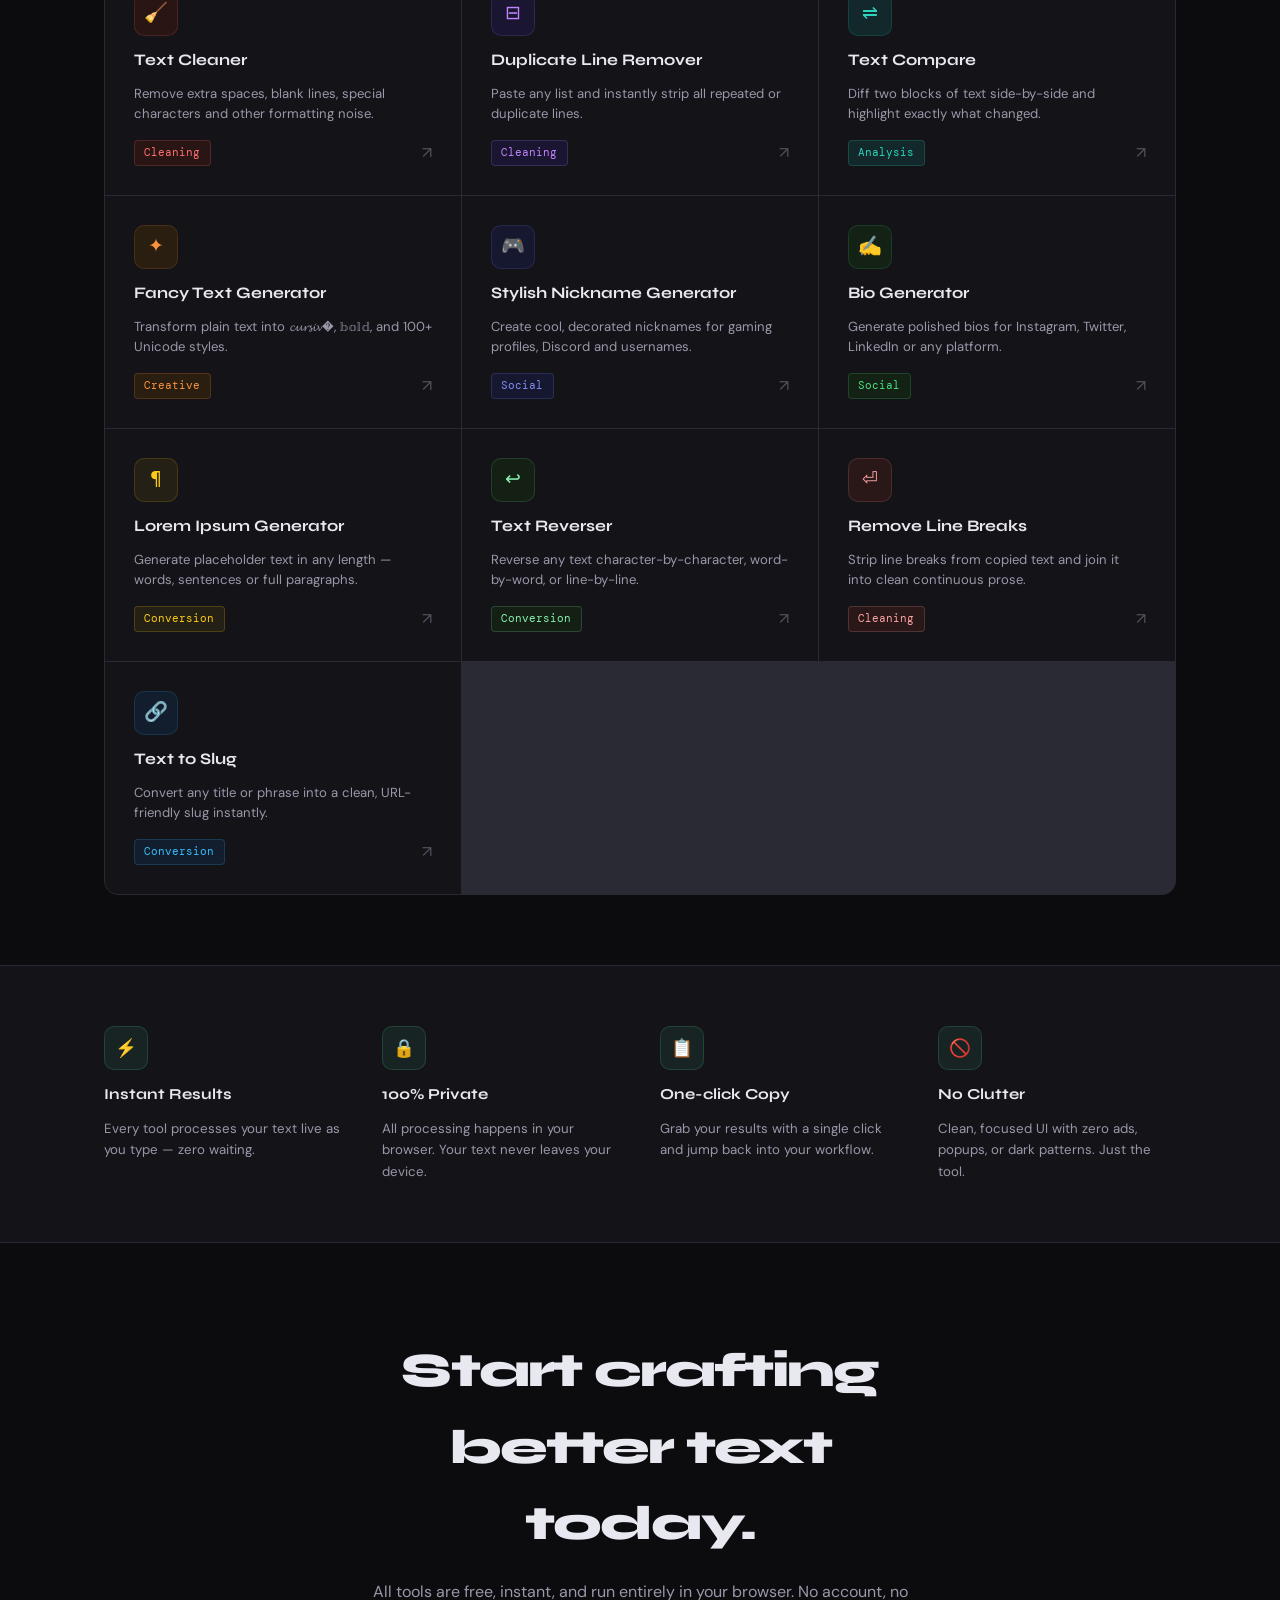
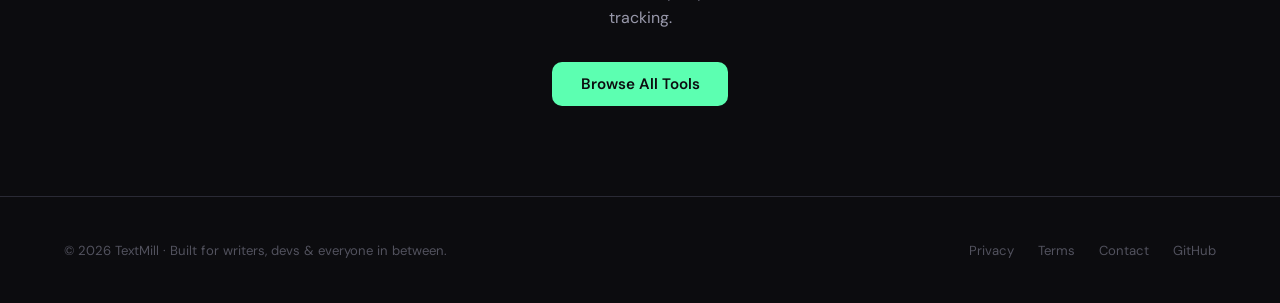
==== commit bd50f8af: "Add case converter tool with multiple text case options and interactive UI" ====
--- a/index.html
+++ b/index.html
@@ -132,7 +132,7 @@
 
   <!-- FOOTER -->
   <footer>
-    <div class="footer-copy">© 2025 TextMill · Built for writers, devs &amp; everyone in between.</div>
+    <div class="footer-copy">© 2026 TextMill · Built for writers, devs &amp; everyone in between.</div>
     <ul class="footer-links">
       <li><a href="#">Privacy</a></li>
       <li><a href="#">Terms</a></li>
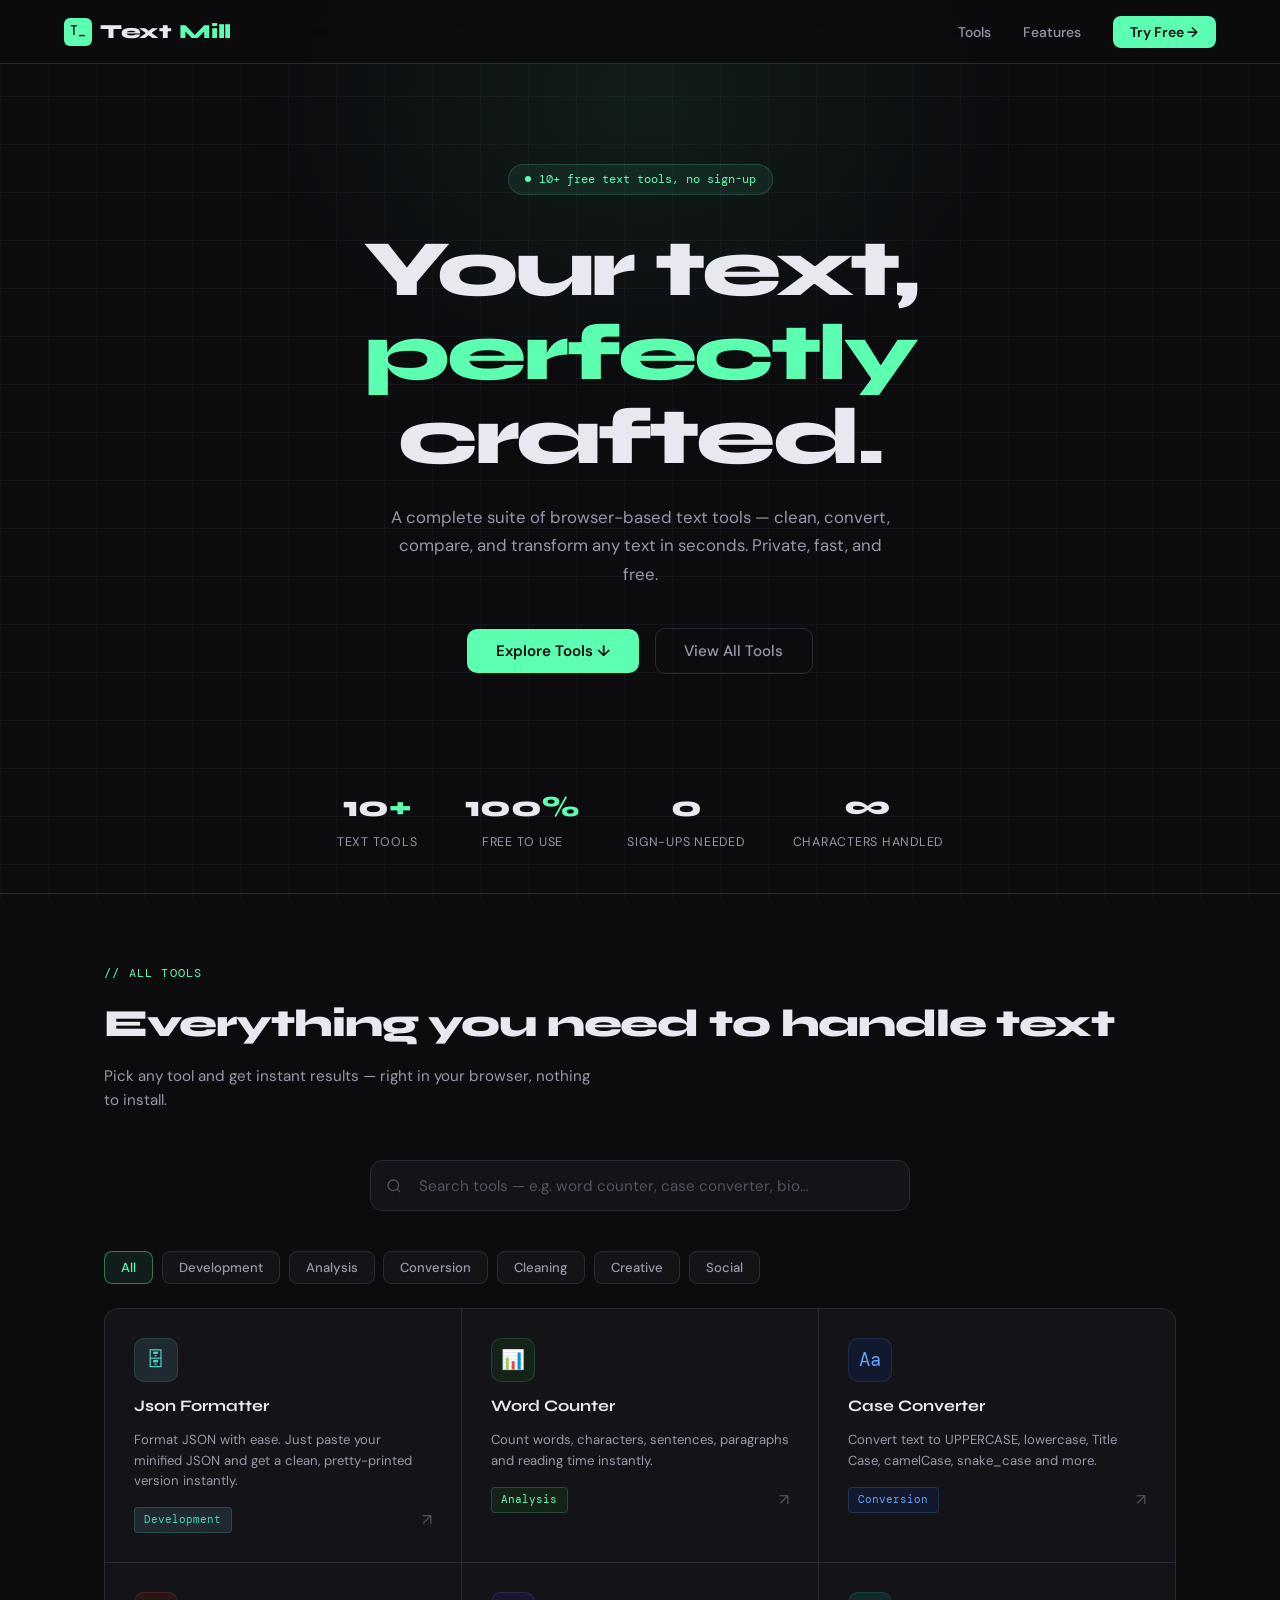
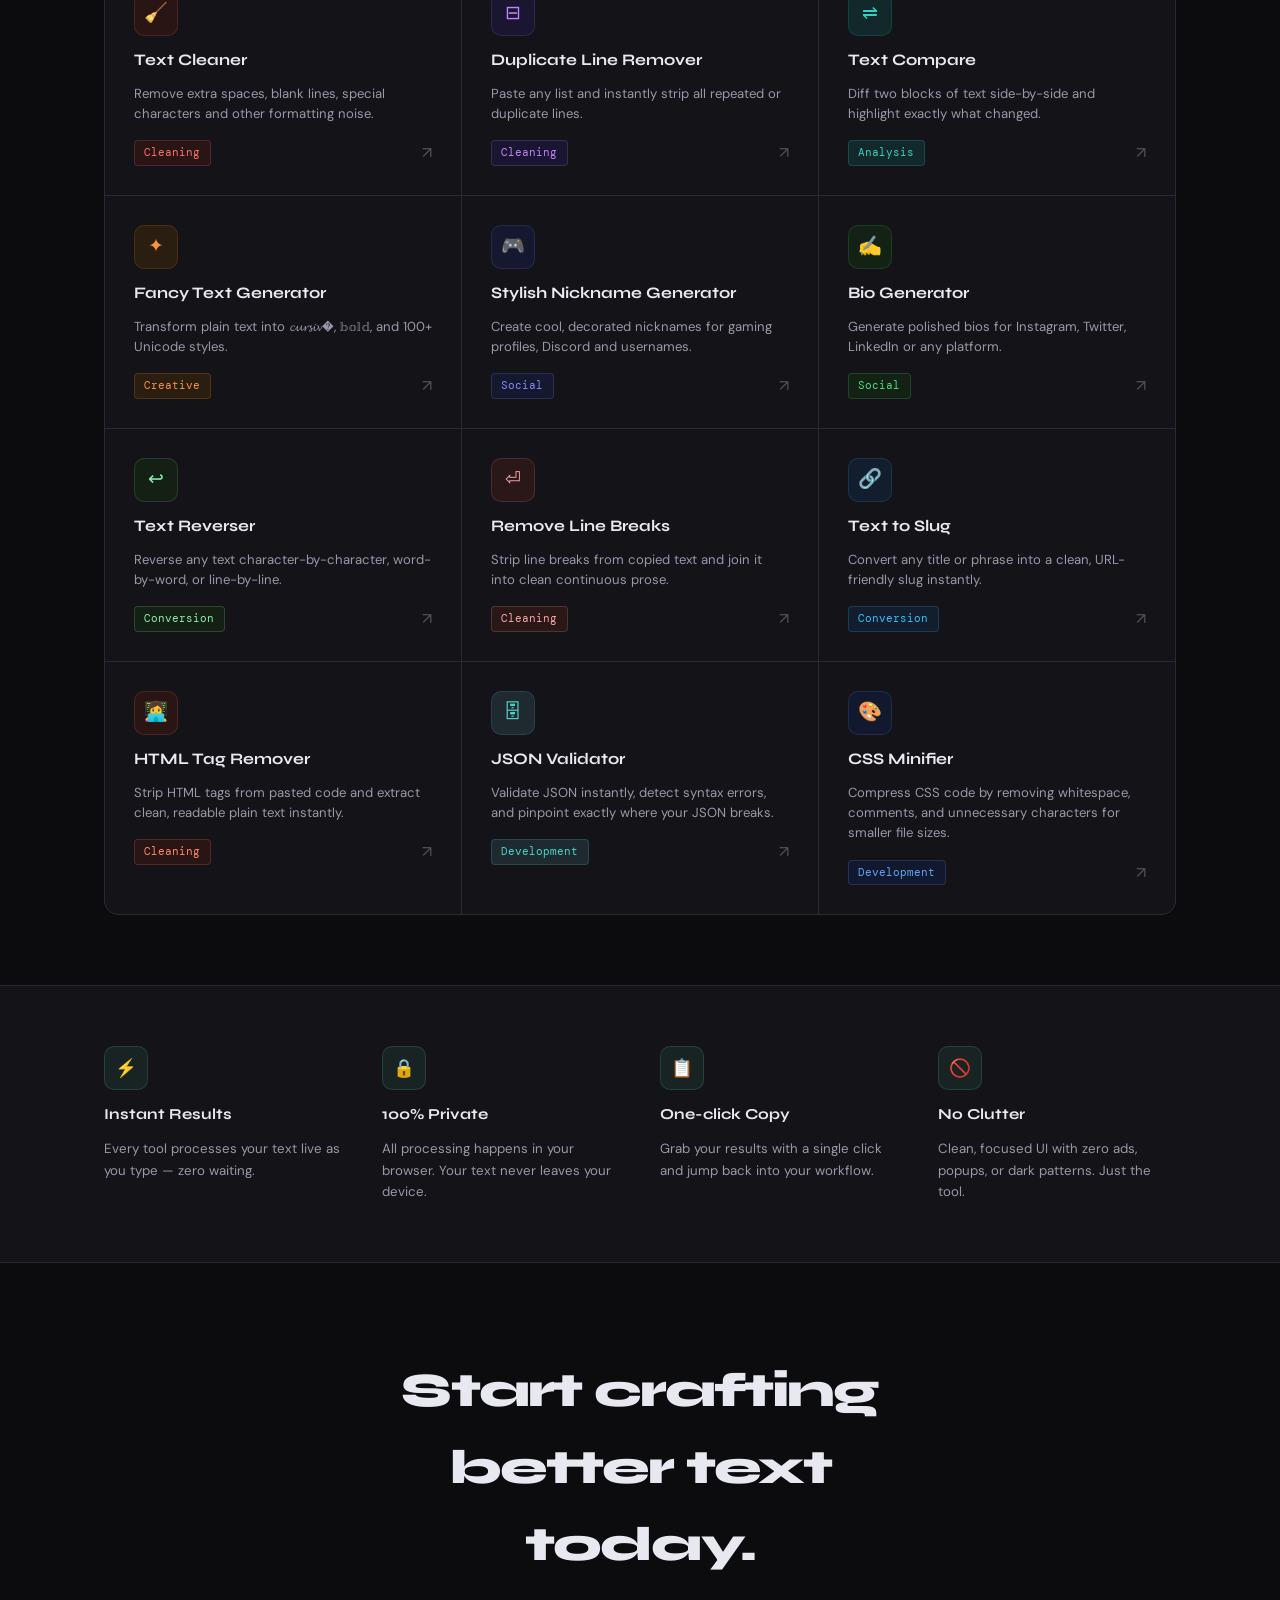
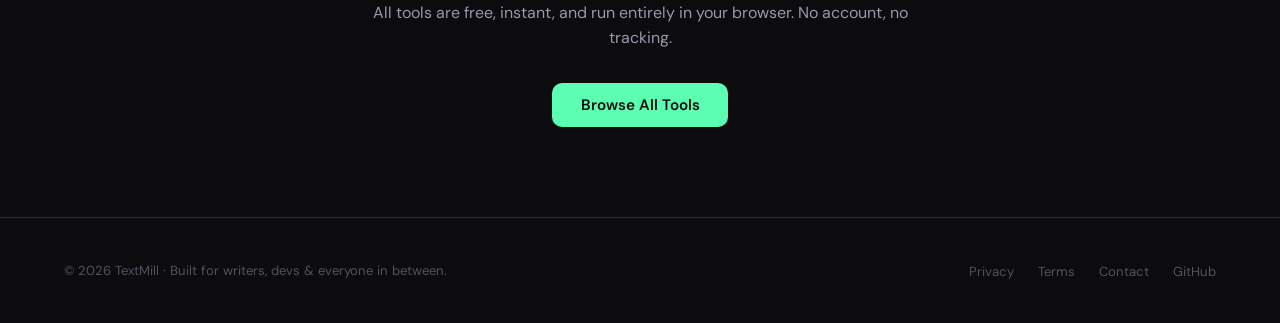
==== commit b57a8c53: "feat: add Text Reverser tool with character, word, and line reversing options" ====
--- a/index.html
+++ b/index.html
@@ -5,6 +5,11 @@
   <meta charset="UTF-8" />
   <meta name="viewport" content="width=device-width, initial-scale=1.0" />
   <title>TextMill — Text Tools for Everyone</title>
+  <meta name="description"
+    content="A complete suite of free, browser-based text tools — clean, convert, compare, and transform any text in seconds. Private, fast, and easy to use." />
+  <meta property="og:title" content="TextMill — Text Tools for Everyone" />
+  <meta property="og:description"
+    content="A complete suite of free, browser-based text tools — clean, convert, compare, and transform any text in seconds. Private, fast, and easy to use." />
   <link
     href="https://fonts.googleapis.com/css2?family=Syne:wght@400;600;700;800&family=DM+Mono:ital,wght@0,400;0,500;1,400&family=DM+Sans:ital,opsz,wght@0,9..40,300;0,9..40,400;0,9..40,500;1,9..40,300&display=swap"
     rel="stylesheet" />
@@ -45,7 +50,7 @@
     </div>
   </div>
 
-  
+
 
   <!-- STATS -->
   <div class="stats-bar reveal">
@@ -74,15 +79,15 @@
       <h2 class="section-title">Everything you need to handle text</h2>
       <p class="section-desc">Pick any tool and get instant results — right in your browser, nothing to install.</p>
     </div>
-<!-- SEARCH -->
-  <div class="search-wrap">
-    <svg class="search-icon" width="16" height="16" viewBox="0 0 24 24" fill="none" stroke="currentColor"
-      stroke-width="2">
-      <circle cx="11" cy="11" r="8" />
-      <path d="M21 21l-4.35-4.35" />
-    </svg>
-    <input type="text" id="searchInput" placeholder="Search tools — e.g. word counter, case converter, bio…" />
-  </div>
+    <!-- SEARCH -->
+    <div class="search-wrap">
+      <svg class="search-icon" width="16" height="16" viewBox="0 0 24 24" fill="none" stroke="currentColor"
+        stroke-width="2">
+        <circle cx="11" cy="11" r="8" />
+        <path d="M21 21l-4.35-4.35" />
+      </svg>
+      <input type="text" id="searchInput" placeholder="Search tools — e.g. word counter, case converter, bio…" />
+    </div>
     <div class="categories reveal">
       <button class="cat-btn active" data-cat="all">All</button>
       <button class="cat-btn" data-cat="development">Development</button>
@@ -158,11 +163,27 @@
       { name: 'Text Compare', desc: 'Diff two blocks of text side-by-side and highlight exactly what changed.', icon: '⇌', bg: '#12282a', accent: '#2dd4bf', cat: 'analysis', tag: 'Analysis', a: "text-compare.html" },
       { name: 'Fancy Text Generator', desc: 'Transform plain text into 𝓬𝓾𝓻𝓼𝓲𝓿�, 𝕓𝕠𝕝𝕕, and 100+ Unicode styles.', icon: '✦', bg: '#2a1e10', accent: '#fb923c', cat: 'creative', tag: 'Creative', a: "fancy-text-generator.html" },
       { name: 'Stylish Nickname Generator', desc: 'Create cool, decorated nicknames for gaming profiles, Discord and usernames.', icon: '🎮', bg: '#161830', accent: '#818cf8', cat: 'social', tag: 'Social', a: "stylish-nickname-generator.html" },
-      { name: 'Bio Generator', desc: 'Generate polished bios for Instagram, Twitter, LinkedIn or any platform.', icon: '✍️', bg: '#132215', accent: '#4ade80', cat: 'social', tag: 'Social' },
-      { name: 'Lorem Ipsum Generator', desc: 'Generate placeholder text in any length — words, sentences or full paragraphs.', icon: '¶', bg: '#252015', accent: '#facc15', cat: 'conversion', tag: 'Conversion' },
-      { name: 'Text Reverser', desc: 'Reverse any text character-by-character, word-by-word, or line-by-line.', icon: '↩', bg: '#152015', accent: '#86efac', cat: 'conversion', tag: 'Conversion' },
-      { name: 'Remove Line Breaks', desc: 'Strip line breaks from copied text and join it into clean continuous prose.', icon: '⏎', bg: '#2a1818', accent: '#fca5a5', cat: 'cleaning', tag: 'Cleaning' },
-      { name: 'Text to Slug', desc: 'Convert any title or phrase into a clean, URL-friendly slug instantly.', icon: '🔗', bg: '#121e2e', accent: '#38bdf8', cat: 'conversion', tag: 'Conversion' },
+      { name: 'Bio Generator', desc: 'Generate polished bios for Instagram, Twitter, LinkedIn or any platform.', icon: '✍️', bg: '#132215', accent: '#4ade80', cat: 'social', tag: 'Social', a: "bio-generator.html" },
+      // { name: 'Lorem Ipsum Generator', desc: 'Generate placeholder text in any length — words, sentences or full paragraphs.', icon: '¶', bg: '#252015', accent: '#facc15', cat: 'conversion', tag: 'Conversion', a: "lorem-ipsum-generator.html" },
+      { name: 'Text Reverser', desc: 'Reverse any text character-by-character, word-by-word, or line-by-line.', icon: '↩', bg: '#152015', accent: '#86efac', cat: 'conversion', tag: 'Conversion', a: "text-reverser.html" },
+      { name: 'Remove Line Breaks', desc: 'Strip line breaks from copied text and join it into clean continuous prose.', icon: '⏎', bg: '#2a1818', accent: '#fca5a5', cat: 'cleaning', tag: 'Cleaning', a: "remove-line-breaks.html" },
+      { name: 'Text to Slug', desc: 'Convert any title or phrase into a clean, URL-friendly slug instantly.', icon: '🔗', bg: '#121e2e', accent: '#38bdf8', cat: 'conversion', tag: 'Conversion', a: "text-to-slug.html" },
+      {
+        name: 'HTML Tag Remover',
+        desc: 'Strip HTML tags from pasted code and extract clean, readable plain text instantly.',
+        icon: '👩‍💻',
+        bg: '#2a1515',
+        accent: '#ff8a65',
+        cat: 'cleaning',
+        tag: 'Cleaning',
+        a: "html-tag-remover.html"
+      },
+      { name: 'JSON Validator',
+        desc: 'Validate JSON instantly, detect syntax errors, and pinpoint exactly where your JSON breaks.', icon: '🗄', bg: '#1e2a2f', accent: '#4fd1c5', cat: 'development', tag: 'Development', a: "json-validator.html"
+      },
+      {
+        name: 'CSS Minifier', desc: 'Compress CSS code by removing whitespace, comments, and unnecessary characters for smaller file sizes.', icon: '🎨', bg: '#12182d', accent: '#60a5fa', cat: 'development', tag: 'Development', a: "css-minifier.html"
+      }
     ];
 
     const grid = document.getElementById('toolsGrid');
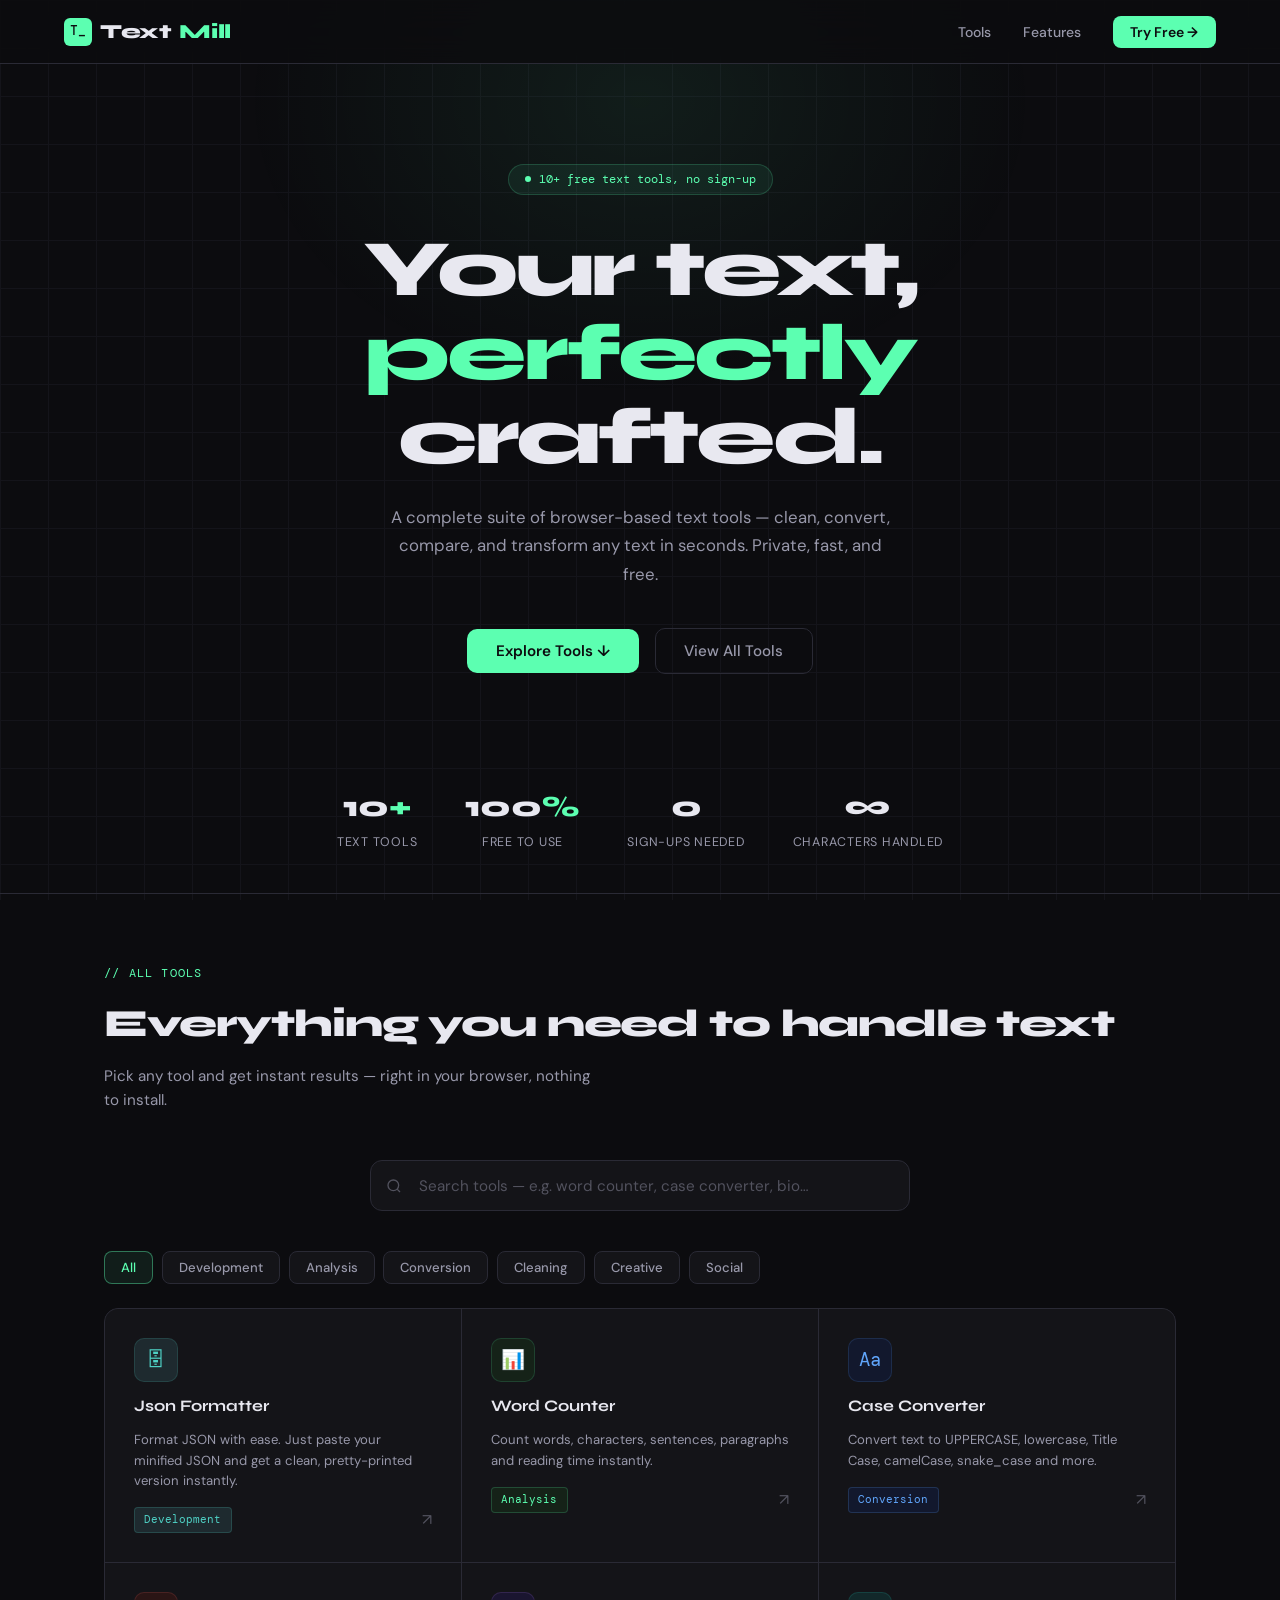
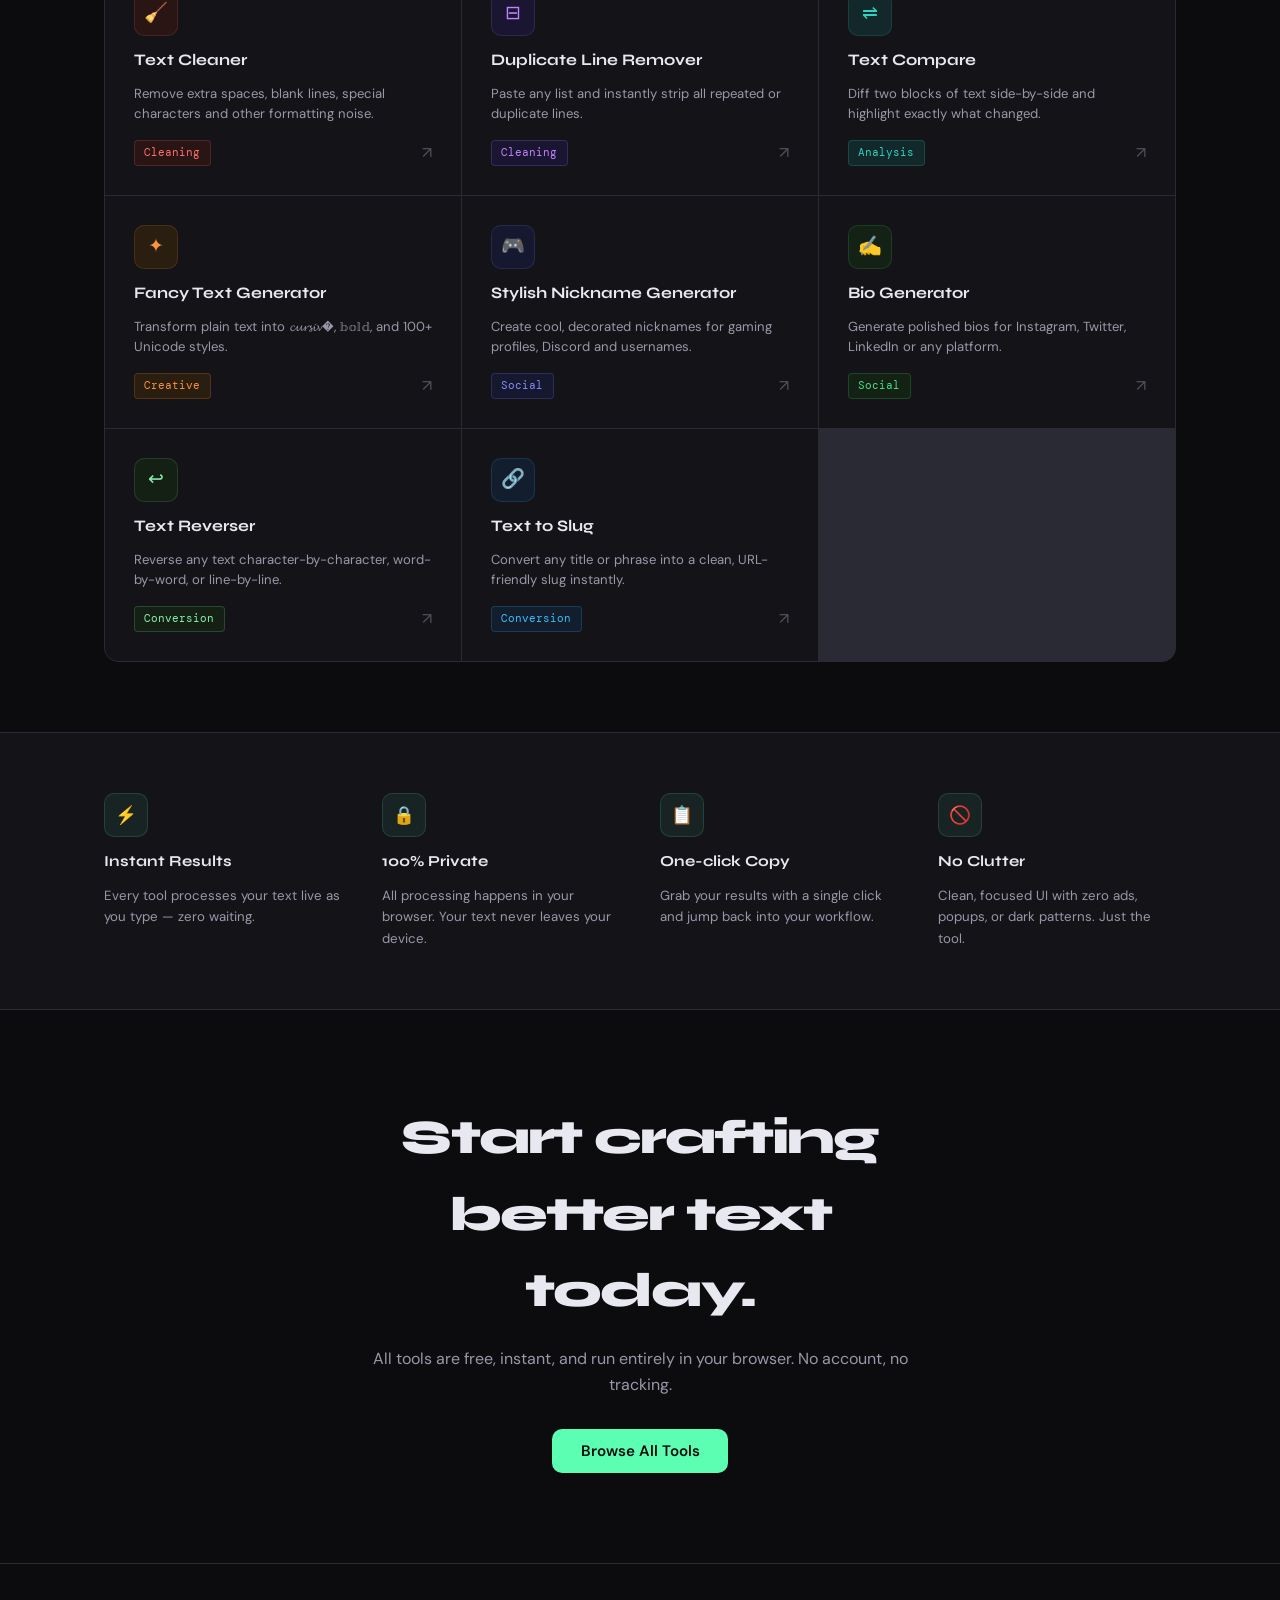
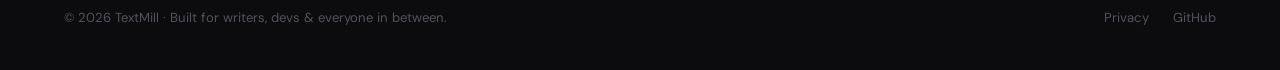
==== commit 04680b07: "refactor: update footer links to include Privacy policy and GitHub" ====
--- a/index.html
+++ b/index.html
@@ -139,10 +139,10 @@
   <footer>
     <div class="footer-copy">© 2026 TextMill · Built for writers, devs &amp; everyone in between.</div>
     <ul class="footer-links">
-      <li><a href="#">Privacy</a></li>
-      <li><a href="#">Terms</a></li>
-      <li><a href="#">Contact</a></li>
-      <li><a href="#">GitHub</a></li>
+      <li><a href="https://lootlo.pages.dev/privacy">Privacy</a></li>
+      <!-- <li><a href="#">Terms</a></li>
+      <li><a href="#">Contact</a></li> -->
+      <li><a href="https://github.com/devnydv">GitHub</a></li>
     </ul>
   </footer>
 
@@ -166,24 +166,11 @@
       { name: 'Bio Generator', desc: 'Generate polished bios for Instagram, Twitter, LinkedIn or any platform.', icon: '✍️', bg: '#132215', accent: '#4ade80', cat: 'social', tag: 'Social', a: "bio-generator.html" },
       // { name: 'Lorem Ipsum Generator', desc: 'Generate placeholder text in any length — words, sentences or full paragraphs.', icon: '¶', bg: '#252015', accent: '#facc15', cat: 'conversion', tag: 'Conversion', a: "lorem-ipsum-generator.html" },
       { name: 'Text Reverser', desc: 'Reverse any text character-by-character, word-by-word, or line-by-line.', icon: '↩', bg: '#152015', accent: '#86efac', cat: 'conversion', tag: 'Conversion', a: "text-reverser.html" },
-      { name: 'Remove Line Breaks', desc: 'Strip line breaks from copied text and join it into clean continuous prose.', icon: '⏎', bg: '#2a1818', accent: '#fca5a5', cat: 'cleaning', tag: 'Cleaning', a: "remove-line-breaks.html" },
+      // name: 'Remove Line Breaks', desc: 'Strip line breaks from copied text and join it into clean continuous prose.', icon: '⏎', bg: '#2a1818', accent: '#fca5a5', cat: 'cleaning', tag: 'Cleaning', a: "remove-line-breaks.html" },
       { name: 'Text to Slug', desc: 'Convert any title or phrase into a clean, URL-friendly slug instantly.', icon: '🔗', bg: '#121e2e', accent: '#38bdf8', cat: 'conversion', tag: 'Conversion', a: "text-to-slug.html" },
-      {
-        name: 'HTML Tag Remover',
-        desc: 'Strip HTML tags from pasted code and extract clean, readable plain text instantly.',
-        icon: '👩‍💻',
-        bg: '#2a1515',
-        accent: '#ff8a65',
-        cat: 'cleaning',
-        tag: 'Cleaning',
-        a: "html-tag-remover.html"
-      },
-      { name: 'JSON Validator',
-        desc: 'Validate JSON instantly, detect syntax errors, and pinpoint exactly where your JSON breaks.', icon: '🗄', bg: '#1e2a2f', accent: '#4fd1c5', cat: 'development', tag: 'Development', a: "json-validator.html"
-      },
-      {
-        name: 'CSS Minifier', desc: 'Compress CSS code by removing whitespace, comments, and unnecessary characters for smaller file sizes.', icon: '🎨', bg: '#12182d', accent: '#60a5fa', cat: 'development', tag: 'Development', a: "css-minifier.html"
-      }
+      //{name: 'HTML Tag Remover', desc: 'Strip HTML tags from pasted code and extract clean, readable plain text instantly.', icon: '👩‍💻', bg: '#2a1515', accent: '#ff8a65', cat: 'cleaning', tag: 'Cleaning', a: "html-tag-remover.html" },
+      //{ name: 'JSON Validator', desc: 'Validate JSON instantly, detect syntax errors, and pinpoint exactly where your JSON breaks.', icon: '🗄', bg: '#1e2a2f', accent: '#4fd1c5', cat: 'development', tag: 'Development', a: "json-validator.html"},
+      //{ name: 'CSS Minifier', desc: 'Compress CSS code by removing whitespace, comments, and unnecessary characters for smaller file sizes.', icon: '🎨', bg: '#12182d', accent: '#60a5fa', cat: 'development', tag: 'Development', a: "css-minifier.html"}
     ];
 
     const grid = document.getElementById('toolsGrid');
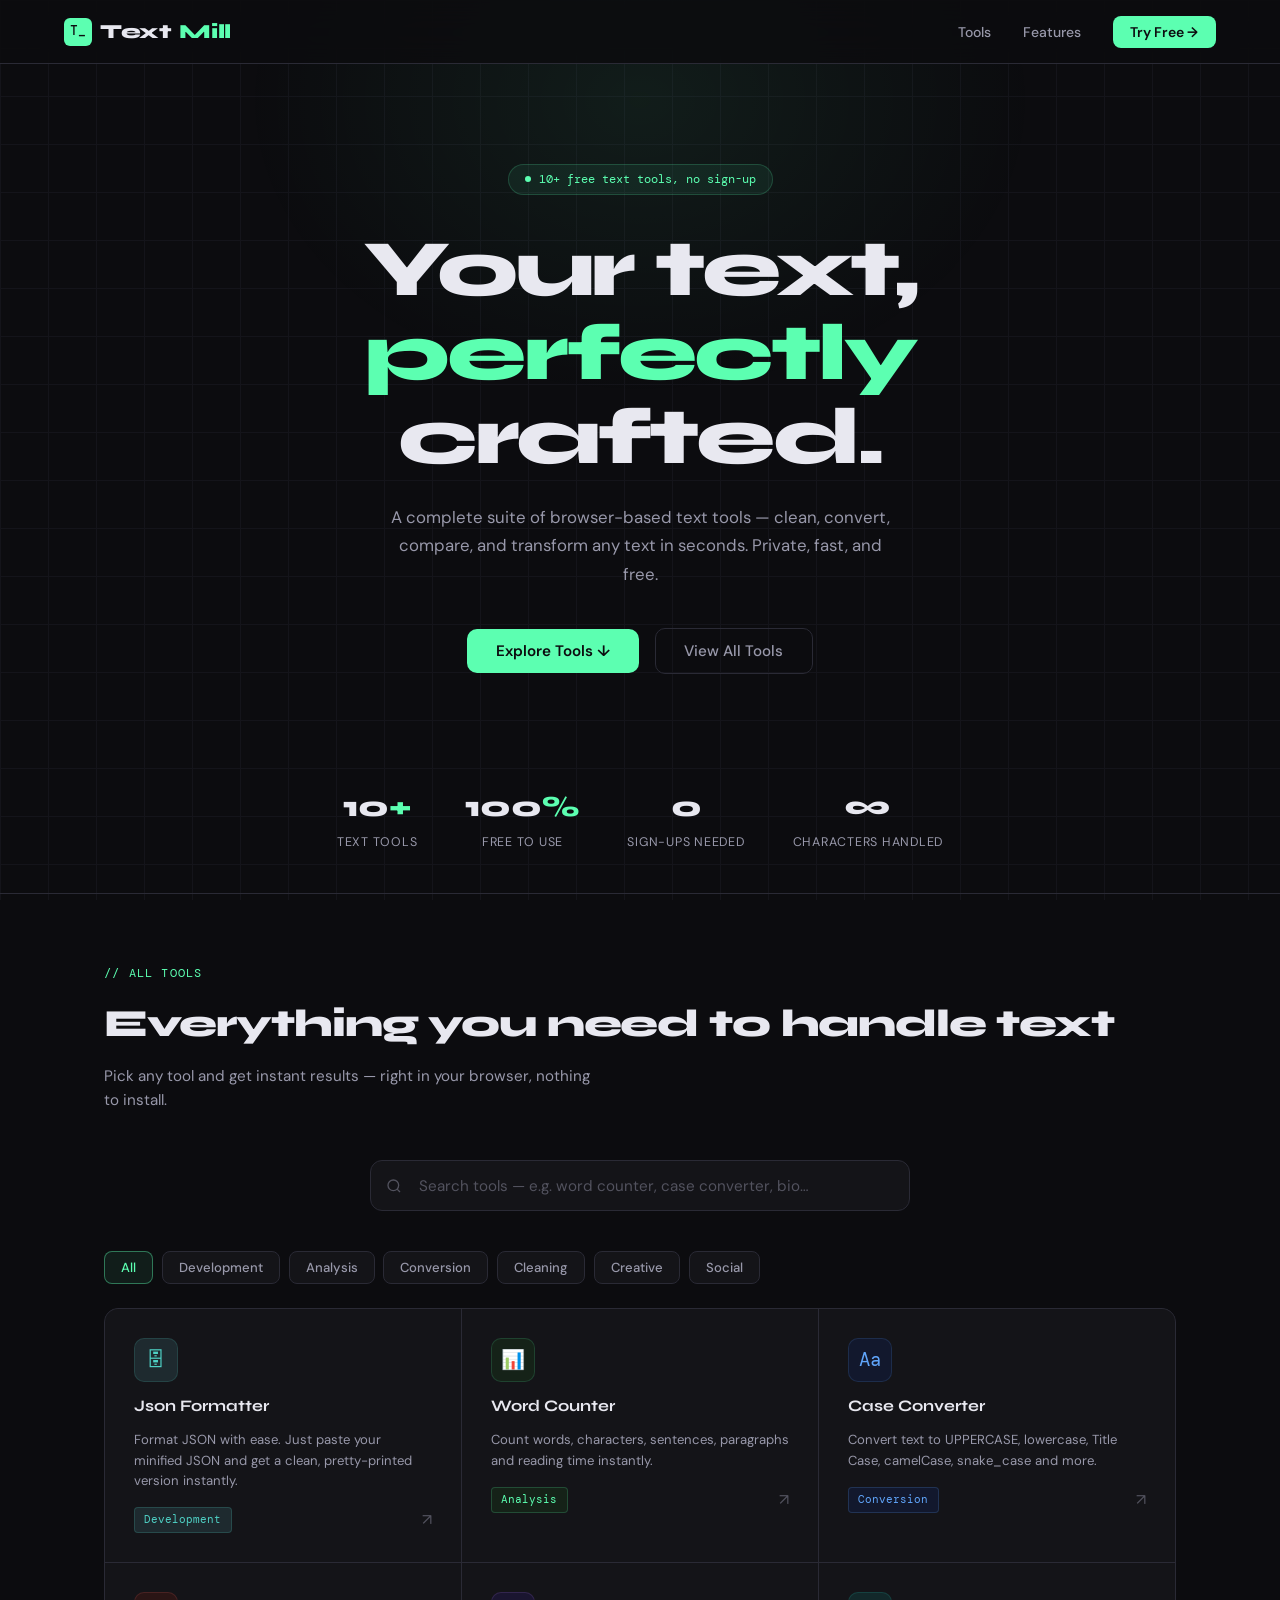
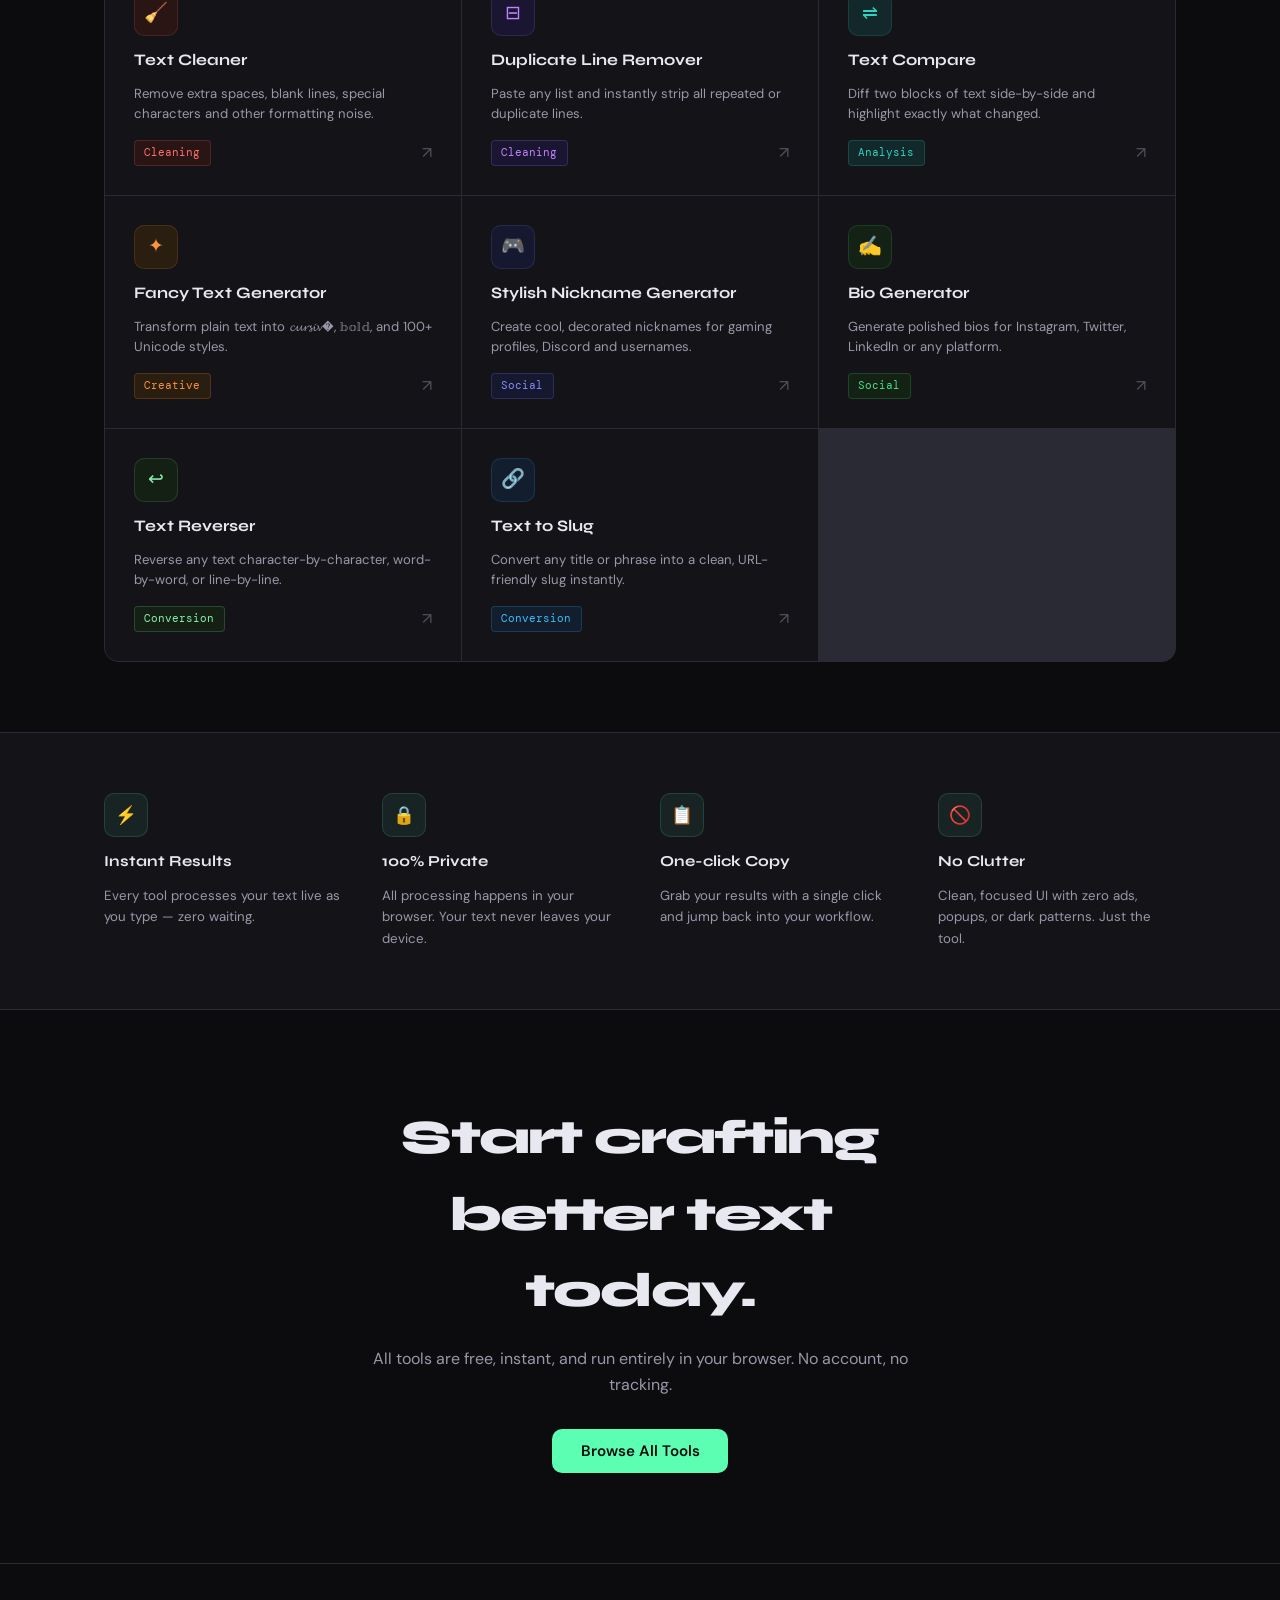
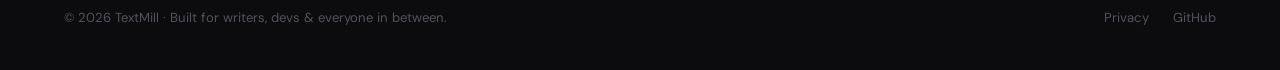
==== commit 0df7ea8b: "fix: update tool links to remove file extensions for consistency" ====
--- a/index.html
+++ b/index.html
@@ -149,28 +149,28 @@
   <script>
     const tools = [
       {
-        name: 'Json Formatter', desc: 'Paste minified JSON and get a clean, pretty-printed version instantly.', icon: '🗄', bg: '#1e2a2f', accent: '#4fd1c5', cat: 'development', tag: 'Development', a: "json-formatter.html",
+        name: 'Json Formatter', desc: 'Paste minified JSON and get a clean, pretty-printed version instantly.', icon: '🗄', bg: '#1e2a2f', accent: '#4fd1c5', cat: 'development', tag: 'Development', a: "json-formatter",
         desc: 'Format JSON with ease. Just paste your minified JSON and get a clean, pretty-printed version instantly. '
       },
       {
         name: 'Word Counter',
         desc: 'Count words, characters, sentences, paragraphs and reading time instantly.', icon: '📊', bg: '#152218', accent: '#5cffb1', cat: 'analysis', tag: 'Analysis',
-        a: "word-counter.html"
+        a: "word-counter"
       },
-      { name: 'Case Converter', desc: 'Convert text to UPPERCASE, lowercase, Title Case, camelCase, snake_case and more.', icon: 'Aa', bg: '#12182d', accent: '#60a5fa', cat: 'conversion', tag: 'Conversion', a: "case-converter.html" },
-      { name: 'Text Cleaner', desc: 'Remove extra spaces, blank lines, special characters and other formatting noise.', icon: '🧹', bg: '#2a1515', accent: '#ff6f6f', cat: 'cleaning', tag: 'Cleaning', a: "text-cleaner.html" },
-      { name: 'Duplicate Line Remover', desc: 'Paste any list and instantly strip all repeated or duplicate lines.', icon: '⊟', bg: '#1a1530', accent: '#c084fc', cat: 'cleaning', tag: 'Cleaning', a: "duplicate-line-remover.html" },
-      { name: 'Text Compare', desc: 'Diff two blocks of text side-by-side and highlight exactly what changed.', icon: '⇌', bg: '#12282a', accent: '#2dd4bf', cat: 'analysis', tag: 'Analysis', a: "text-compare.html" },
+      { name: 'Case Converter', desc: 'Convert text to UPPERCASE, lowercase, Title Case, camelCase, snake_case and more.', icon: 'Aa', bg: '#12182d', accent: '#60a5fa', cat: 'conversion', tag: 'Conversion', a: "case-converter" },
+      { name: 'Text Cleaner', desc: 'Remove extra spaces, blank lines, special characters and other formatting noise.', icon: '🧹', bg: '#2a1515', accent: '#ff6f6f', cat: 'cleaning', tag: 'Cleaning', a: "text-cleaner" },
+      { name: 'Duplicate Line Remover', desc: 'Paste any list and instantly strip all repeated or duplicate lines.', icon: '⊟', bg: '#1a1530', accent: '#c084fc', cat: 'cleaning', tag: 'Cleaning', a: "duplicate-line-remover" },
+      { name: 'Text Compare', desc: 'Diff two blocks of text side-by-side and highlight exactly what changed.', icon: '⇌', bg: '#12282a', accent: '#2dd4bf', cat: 'analysis', tag: 'Analysis', a: "text-compare" },
       { name: 'Fancy Text Generator', desc: 'Transform plain text into 𝓬𝓾𝓻𝓼𝓲𝓿�, 𝕓𝕠𝕝𝕕, and 100+ Unicode styles.', icon: '✦', bg: '#2a1e10', accent: '#fb923c', cat: 'creative', tag: 'Creative', a: "fancy-text-generator.html" },
-      { name: 'Stylish Nickname Generator', desc: 'Create cool, decorated nicknames for gaming profiles, Discord and usernames.', icon: '🎮', bg: '#161830', accent: '#818cf8', cat: 'social', tag: 'Social', a: "stylish-nickname-generator.html" },
-      { name: 'Bio Generator', desc: 'Generate polished bios for Instagram, Twitter, LinkedIn or any platform.', icon: '✍️', bg: '#132215', accent: '#4ade80', cat: 'social', tag: 'Social', a: "bio-generator.html" },
-      // { name: 'Lorem Ipsum Generator', desc: 'Generate placeholder text in any length — words, sentences or full paragraphs.', icon: '¶', bg: '#252015', accent: '#facc15', cat: 'conversion', tag: 'Conversion', a: "lorem-ipsum-generator.html" },
-      { name: 'Text Reverser', desc: 'Reverse any text character-by-character, word-by-word, or line-by-line.', icon: '↩', bg: '#152015', accent: '#86efac', cat: 'conversion', tag: 'Conversion', a: "text-reverser.html" },
-      // name: 'Remove Line Breaks', desc: 'Strip line breaks from copied text and join it into clean continuous prose.', icon: '⏎', bg: '#2a1818', accent: '#fca5a5', cat: 'cleaning', tag: 'Cleaning', a: "remove-line-breaks.html" },
+      { name: 'Stylish Nickname Generator', desc: 'Create cool, decorated nicknames for gaming profiles, Discord and usernames.', icon: '🎮', bg: '#161830', accent: '#818cf8', cat: 'social', tag: 'Social', a: "stylish-nickname-generator" },
+      { name: 'Bio Generator', desc: 'Generate polished bios for Instagram, Twitter, LinkedIn or any platform.', icon: '✍️', bg: '#132215', accent: '#4ade80', cat: 'social', tag: 'Social', a: "bio-generator" },
+      // { name: 'Lorem Ipsum Generator', desc: 'Generate placeholder text in any length — words, sentences or full paragraphs.', icon: '¶', bg: '#252015', accent: '#facc15', cat: 'conversion', tag: 'Conversion', a: "lorem-ipsum-generator" },
+      { name: 'Text Reverser', desc: 'Reverse any text character-by-character, word-by-word, or line-by-line.', icon: '↩', bg: '#152015', accent: '#86efac', cat: 'conversion', tag: 'Conversion', a: "text-reverser" },
+      // name: 'Remove Line Breaks', desc: 'Strip line breaks from copied text and join it into clean continuous prose.', icon: '⏎', bg: '#2a1818', accent: '#fca5a5', cat: 'cleaning', tag: 'Cleaning', a: "remove-line-breaks" },
       { name: 'Text to Slug', desc: 'Convert any title or phrase into a clean, URL-friendly slug instantly.', icon: '🔗', bg: '#121e2e', accent: '#38bdf8', cat: 'conversion', tag: 'Conversion', a: "text-to-slug.html" },
-      //{name: 'HTML Tag Remover', desc: 'Strip HTML tags from pasted code and extract clean, readable plain text instantly.', icon: '👩‍💻', bg: '#2a1515', accent: '#ff8a65', cat: 'cleaning', tag: 'Cleaning', a: "html-tag-remover.html" },
-      //{ name: 'JSON Validator', desc: 'Validate JSON instantly, detect syntax errors, and pinpoint exactly where your JSON breaks.', icon: '🗄', bg: '#1e2a2f', accent: '#4fd1c5', cat: 'development', tag: 'Development', a: "json-validator.html"},
-      //{ name: 'CSS Minifier', desc: 'Compress CSS code by removing whitespace, comments, and unnecessary characters for smaller file sizes.', icon: '🎨', bg: '#12182d', accent: '#60a5fa', cat: 'development', tag: 'Development', a: "css-minifier.html"}
+      //{name: 'HTML Tag Remover', desc: 'Strip HTML tags from pasted code and extract clean, readable plain text instantly.', icon: '👩‍💻', bg: '#2a1515', accent: '#ff8a65', cat: 'cleaning', tag: 'Cleaning', a: "html-tag-remover" },
+      //{ name: 'JSON Validator', desc: 'Validate JSON instantly, detect syntax errors, and pinpoint exactly where your JSON breaks.', icon: '🗄', bg: '#1e2a2f', accent: '#4fd1c5', cat: 'development', tag: 'Development', a: "json-validator"},
+      //{ name: 'CSS Minifier', desc: 'Compress CSS code by removing whitespace, comments, and unnecessary characters for smaller file sizes.', icon: '🎨', bg: '#12182d', accent: '#60a5fa', cat: 'development', tag: 'Development', a: "css-minifier"}
     ];
 
     const grid = document.getElementById('toolsGrid');
